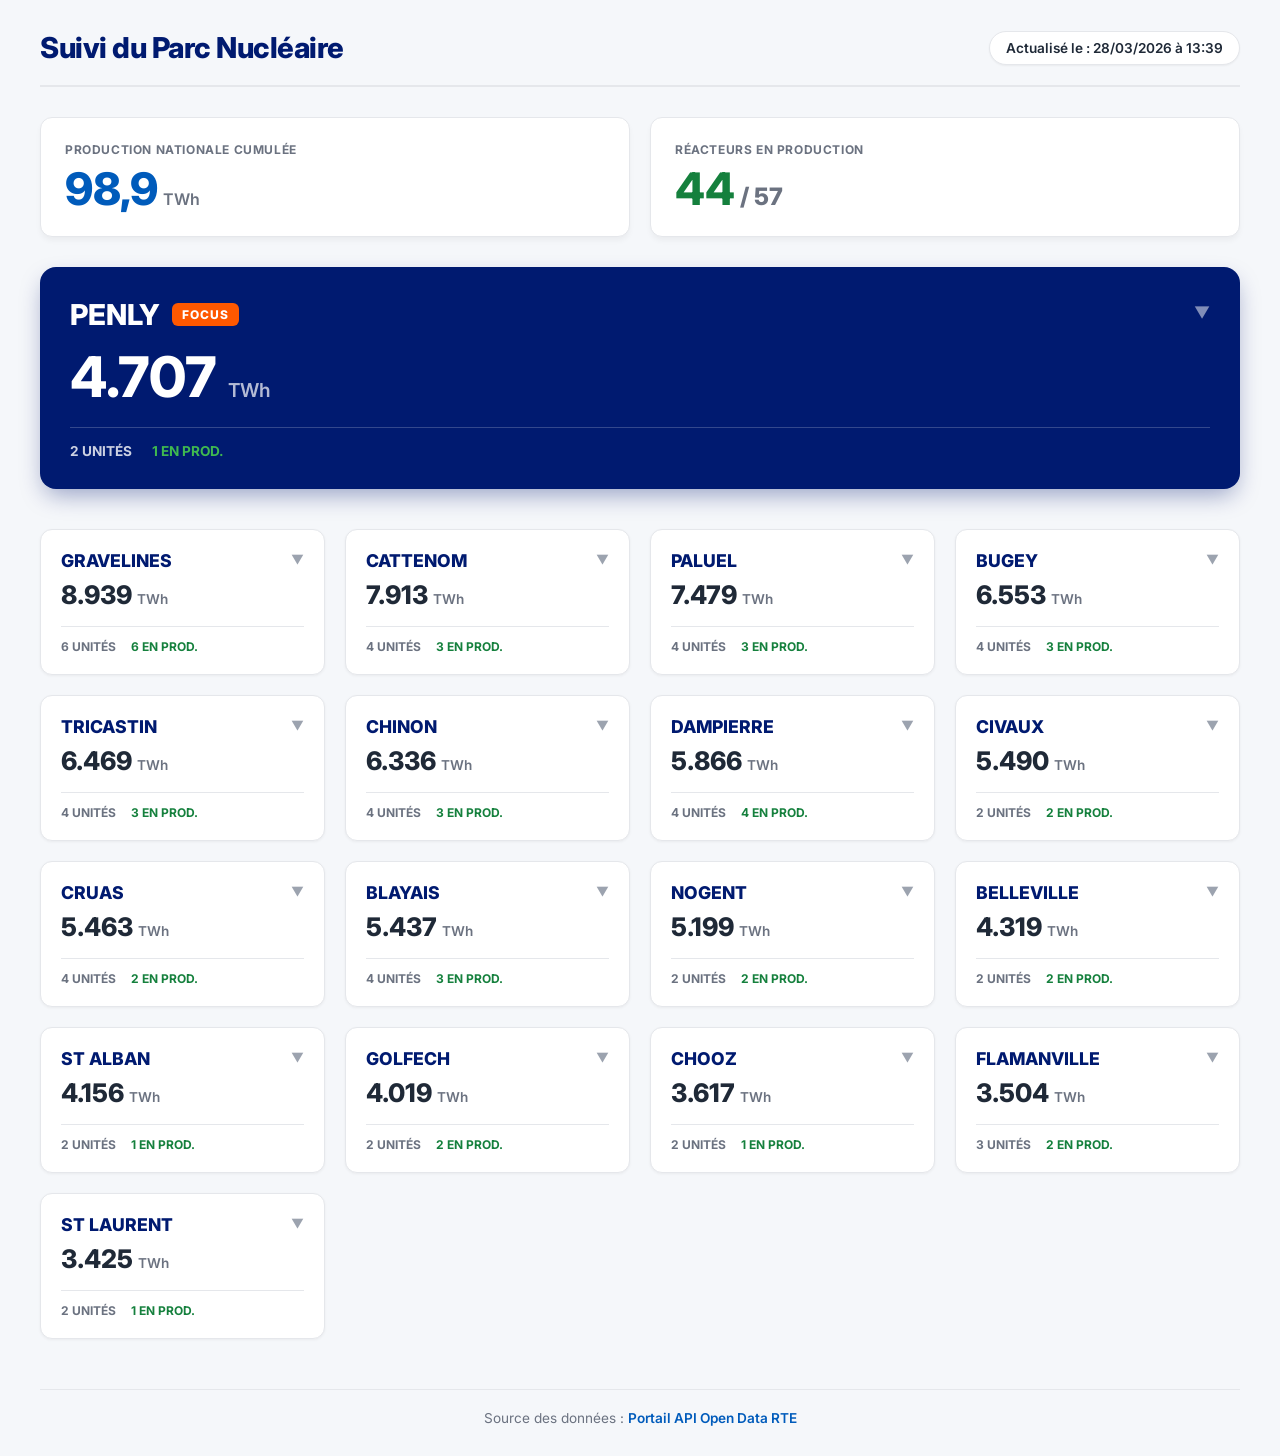
==== index.html @ 5aa215d5 "correction html" ====
<!DOCTYPE html>
<html lang="fr">
<head>
    <meta charset="UTF-8">
    <meta name="viewport" content="width=device-width, initial-scale=1.0">
    <title>Dashboard Nucléaire - Focus Penly</title>
    <link href="https://fonts.googleapis.com/css2?family=Inter:wght@400;500;600;700;800&display=swap" rel="stylesheet">
    <link rel="stylesheet" href="style.css">
</head>
<body>

    <div class="container">
        <div class="header">
            <h2>Suivi du Parc Nucléaire</h2>
            <div class="date-maj" id="date-maj">Connexion au serveur...</div>
        </div>

        <div class="kpi-row">
            <div class="kpi-card">
                <h3>Production Nationale Cumulée</h3>
                <div class="kpi-value" id="total-france">--<span class="kpi-unit">TWh</span></div>
            </div>
            <div class="kpi-card">
                <h3>Réacteurs en Production</h3>
                <div class="kpi-value"><span class="statut-marche" id="reacteurs-on">--</span><span class="statut-total"> / <span id="reacteurs-total">--</span></span></div>
            </div>
        </div>

        <div class="highlight-section">
            <div id="penly-container">
                </div>
        </div>

        <div class="grid-centrales" id="grid-centrales">
            <div style="grid-column: 1/-1; text-align: center; color: var(--text-light); padding: 50px; font-weight: 500;">
                Chargement des données depuis le fichier JSON...
            </div>
        </div>

        <div class="footer">
            Source des données : <a href="https://data.rte-france.com/" target="_blank" rel="noopener noreferrer">Portail API Open Data RTE</a>
        </div>
    </div>

    <script src="app.js" defer></script>
</body>
</html>
---- style.css ----
:root {
    /* CHARTE EDF */
    --edf-blue: #001A70;
    --edf-mid-blue: #005BBB;
    --edf-light-blue: #297FD5;
    --edf-orange: #FE5800;
    
    /* COULEURS SEMANTIQUES */
    --safety-red: #DC2626;
    --env-green: #15803d;
    
    --bg-body: #F5F7FA;
    --text-main: #1F2937;
    --text-light: #6B7280;
    --border: #E5E7EB;
}

/* Styles de base */
body { font-family: 'Inter', sans-serif; background-color: var(--bg-body); color: var(--text-main); padding: 30px 20px; margin: 0; }
.container { max-width: 1200px; margin: 0 auto; }

/* En-tête */
.header { display: flex; justify-content: space-between; align-items: center; border-bottom: 2px solid var(--border); padding-bottom: 20px; margin-bottom: 30px; }
h2 { margin: 0; color: var(--edf-blue); font-size: 1.8rem; font-weight: 800; letter-spacing: -0.5px; }
.date-maj { font-size: 0.85rem; color: var(--text-main); background: #fff; padding: 8px 16px; border-radius: 99px; border: 1px solid var(--border); font-weight: 600; box-shadow: 0 1px 2px rgba(0,0,0,0.05); }

/* Zone KPI */
.kpi-row { display: flex; gap: 20px; margin-bottom: 30px; }
.kpi-card { flex: 1; background: #fff; padding: 24px; border-radius: 12px; border: 1px solid var(--border); box-shadow: 0 4px 6px -1px rgba(0,0,0,0.05); }
.kpi-card h3 { margin: 0 0 10px 0; font-size: 0.75rem; color: var(--text-light); font-weight: 700; text-transform: uppercase; letter-spacing: 0.05em; }
.kpi-value { font-size: 2.8rem; font-weight: 800; color: var(--edf-mid-blue); line-height: 1; }
.kpi-unit { font-size: 1rem; color: var(--text-light); font-weight: 600; margin-left: 5px;}
.statut-marche { color: var(--env-green); }
.statut-total { color: var(--text-light); font-size: 1.5rem; }

/* FOCUS PENLY */
.highlight-section { margin-bottom: 40px; }
.penly-card { background: var(--edf-blue); color: #fff; border-radius: 16px; box-shadow: 0 10px 25px -5px rgba(0, 26, 112, 0.4); cursor: pointer; transition: all 0.3s ease; position: relative; overflow: hidden; }
.penly-card:hover { transform: translateY(-4px); box-shadow: 0 15px 30px -5px rgba(0, 26, 112, 0.5); }
.penly-header { padding: 30px; display: flex; flex-direction: column; gap: 12px; }
.penly-nom-row { display: flex; justify-content: space-between; align-items: center; }
.penly-nom { font-size: 1.8rem; font-weight: 800; margin: 0; display: flex; align-items: center; gap: 12px; }
.penly-badge { background: var(--edf-orange); color: #fff; font-size: 0.75rem; padding: 4px 10px; border-radius: 6px; text-transform: uppercase; letter-spacing: 1px; font-weight: 800;}
.penly-prod { font-size: 3.5rem; font-weight: 800; line-height: 1; margin-top: 5px;}
.penly-prod-unite { font-size: 1.2rem; color: rgba(255,255,255,0.7); font-weight: 600; }
.penly-stats-row { font-size: 0.85rem; color: rgba(255,255,255,0.8); display: flex; gap: 20px; border-top: 1px solid rgba(255,255,255,0.2); padding-top: 15px; margin-top: 10px; font-weight: 700; text-transform: uppercase; }
.penly-arrow { position: absolute; top: 35px; right: 30px; color: rgba(255,255,255,0.5); transition: transform 0.3s; font-size: 1rem; }
.penly-card.active .penly-arrow { transform: rotate(180deg); color: #fff; }
.penly-details { max-height: 0; overflow: hidden; transition: max-height 0.4s ease-out; background-color: rgba(0,0,0,0.2); }
.penly-card.active .penly-details { max-height: 600px; padding: 10px 30px 20px 30px; }
.penly-unite-line { display: flex; justify-content: space-between; align-items: center; padding: 15px 0; border-bottom: 1px solid rgba(255,255,255,0.1); font-size: 1rem; }
.penly-unite-line:last-child { border-bottom: none; }
.penly-unite-nom { font-weight: 700; }
.penly-unite-prod { font-family: monospace; font-weight: 600; font-size: 1.2rem; color: #fff;}

/* RESTE DU PARC */
.grid-centrales { display: grid; grid-template-columns: repeat(auto-fill, minmax(280px, 1fr)); gap: 20px; }
.centrale-card { background: #fff; border: 1px solid var(--border); border-radius: 12px; overflow: hidden; transition: all 0.2s; cursor: pointer; position: relative; box-shadow: 0 1px 3px rgba(0,0,0,0.05); }
.centrale-card:hover { border-color: var(--edf-light-blue); transform: translateY(-3px); box-shadow: 0 10px 15px -3px rgba(0,0,0,0.1); }
.centrale-header { padding: 20px; display: flex; flex-direction: column; gap: 8px; }
.centrale-nom-row { display: flex; justify-content: space-between; align-items: center; }
.centrale-nom { font-size: 1.1rem; font-weight: 800; color: var(--edf-blue); margin: 0; }
.centrale-prod { font-size: 1.6rem; font-weight: 800; color: var(--text-main); }
.centrale-prod-unite { font-size: 0.85rem; color: var(--text-light); font-weight: 600; }
.centrale-stats-row { font-size: 0.75rem; color: var(--text-light); display: flex; gap: 15px; border-top: 1px solid var(--border); padding-top: 12px; margin-top: 8px; font-weight: 700; text-transform: uppercase; }
.icon-arrow { position: absolute; top: 22px; right: 20px; color: #9CA3AF; transition: transform 0.3s; font-size: 0.8rem; }
.centrale-card:hover .icon-arrow { color: var(--edf-mid-blue); }
.centrale-card.active .icon-arrow { transform: rotate(180deg); color: var(--edf-orange); }
.unites-details { max-height: 0; overflow: hidden; transition: max-height 0.3s ease-out; background-color: #F9FAFB; }
.centrale-card.active .unites-details { max-height: 600px; border-top: 1px solid var(--border); padding: 10px 20px; }
.unite-line { display: flex; justify-content: space-between; align-items: center; padding: 12px 0; border-bottom: 1px solid var(--border); font-size: 0.85rem; }
.unite-line:last-child { border-bottom: none; }
.unite-nom-grp { display: flex; align-items: center; gap: 10px; }
.unite-nom { color: var(--text-main); font-weight: 700; }
.unite-prod { color: var(--edf-mid-blue); font-family: monospace; font-weight: 600; font-size: 0.95rem;}

/* Pastilles */
.status-dot { height: 10px; width: 10px; border-radius: 50%; display: inline-block; }
.status-on { background-color: var(--env-green); box-shadow: 0 0 0 2px rgba(21, 128, 61, 0.2); } 
.status-off { background-color: #D1D5DB; } 
.status-on-penly { background-color: #3fb950; box-shadow: 0 0 0 2px rgba(63, 185, 80, 0.3); } 
.status-off-penly { background-color: rgba(255,255,255,0.3); } 

/* FOOTER SOURCE */
.footer { margin-top: 50px; padding-top: 20px; border-top: 1px solid var(--border); text-align: center; font-size: 0.85rem; color: var(--text-light); }
.footer a { color: var(--edf-mid-blue); text-decoration: none; font-weight: 600; transition: color 0.2s; }
.footer a:hover { color: var(--edf-orange); text-decoration: underline; }
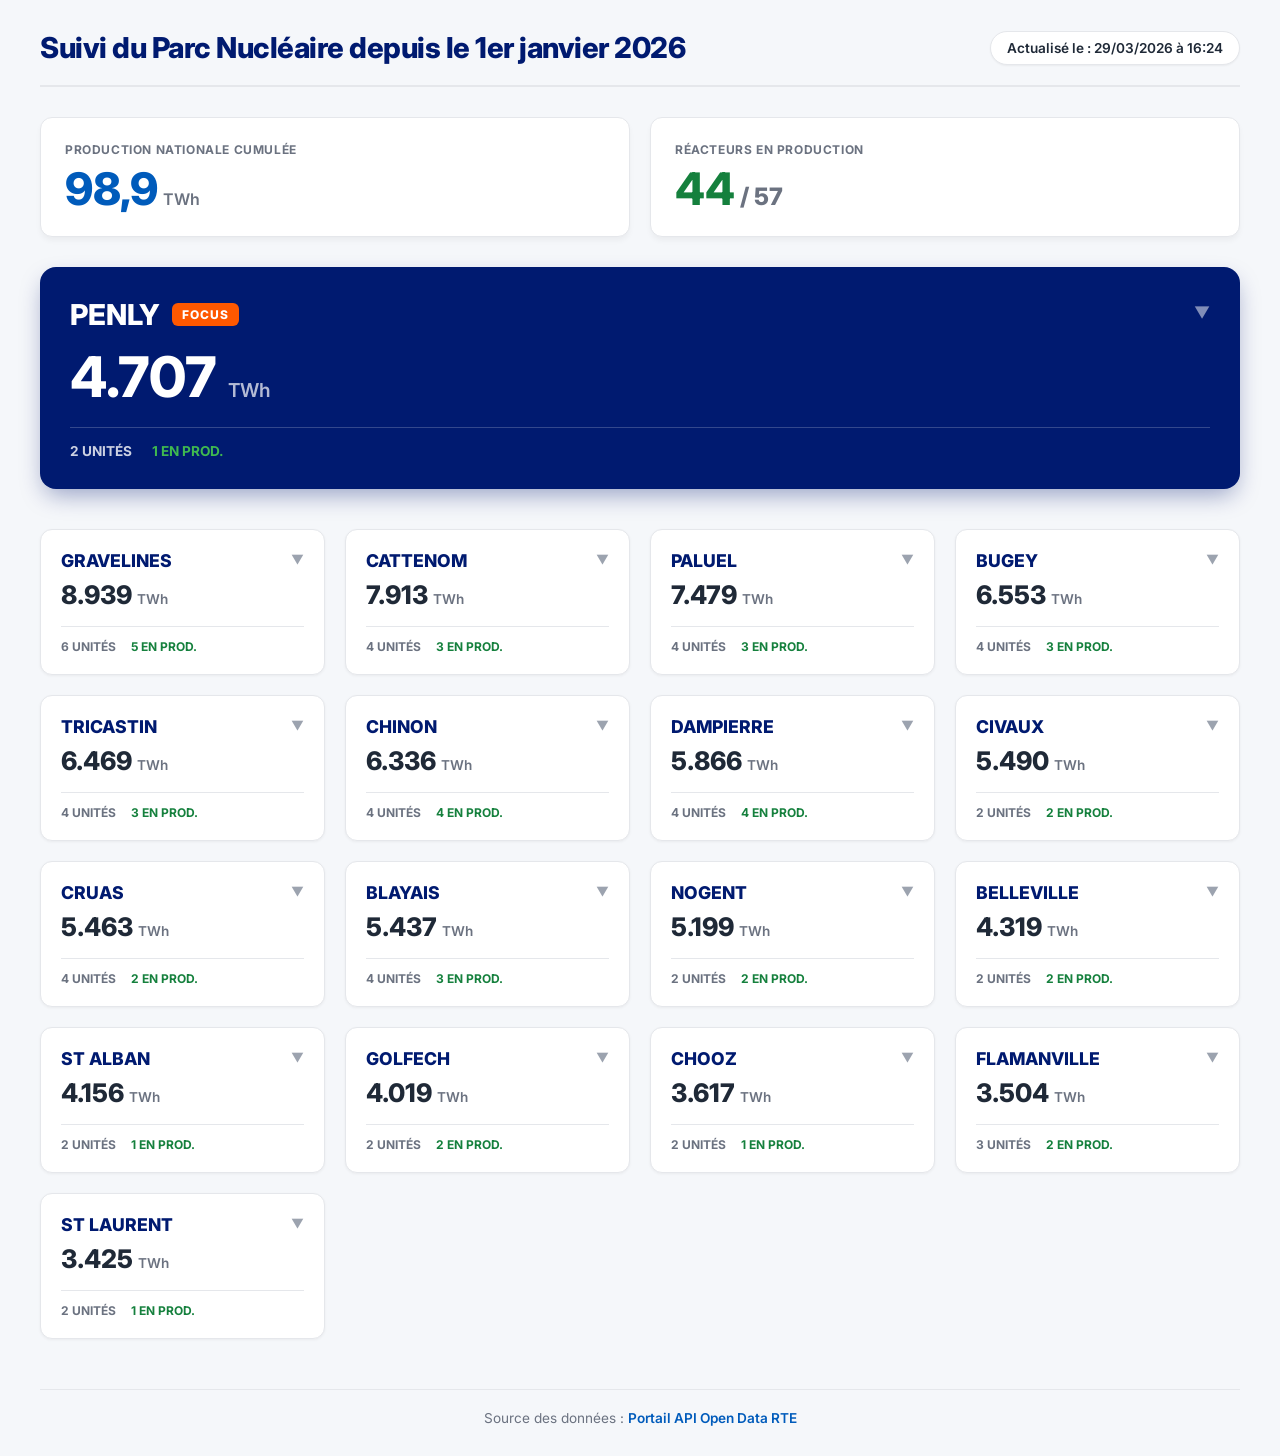
==== commit 291c5753: "Update index.html" ====
--- a/index.html
+++ b/index.html
@@ -3,7 +3,7 @@
 <head>
     <meta charset="UTF-8">
     <meta name="viewport" content="width=device-width, initial-scale=1.0">
-    <title>Dashboard Nucléaire - Focus Penly</title>
+    <title>Suivi annuel de la production nucléaire française par unités</title>
     <link href="https://fonts.googleapis.com/css2?family=Inter:wght@400;500;600;700;800&display=swap" rel="stylesheet">
     <link rel="stylesheet" href="style.css">
 </head>
@@ -11,7 +11,7 @@
 
     <div class="container">
         <div class="header">
-            <h2>Suivi du Parc Nucléaire</h2>
+            <h2>Suivi du Parc Nucléaire depuis le 1er janvier 2026</h2>
             <div class="date-maj" id="date-maj">Connexion au serveur...</div>
         </div>
 
@@ -44,4 +44,4 @@
 
     <script src="app.js" defer></script>
 </body>
-</html>+</html>
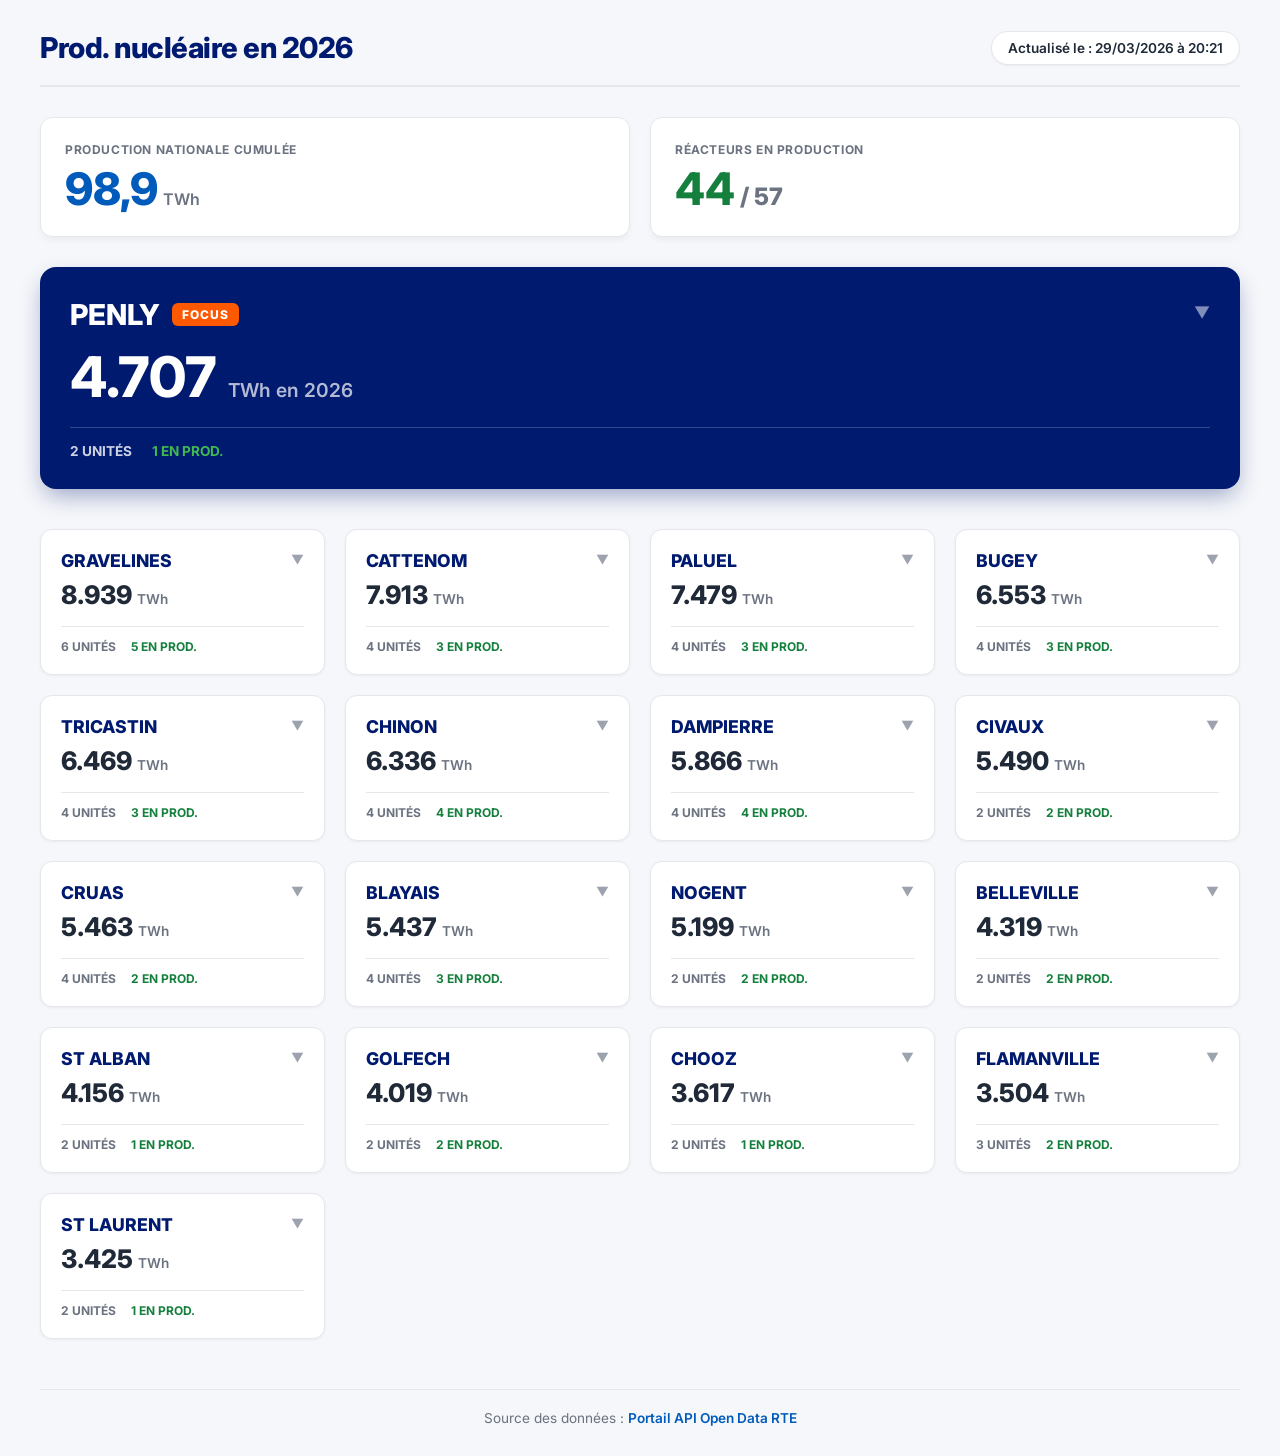
==== commit cf444caf: "clarification nom" ====
--- a/index.html
+++ b/index.html
@@ -11,7 +11,7 @@
 
     <div class="container">
         <div class="header">
-            <h2>Suivi du Parc Nucléaire depuis le 1er janvier 2026</h2>
+            <h2>Prod. nucléaire en 2026</h2>
             <div class="date-maj" id="date-maj">Connexion au serveur...</div>
         </div>
 
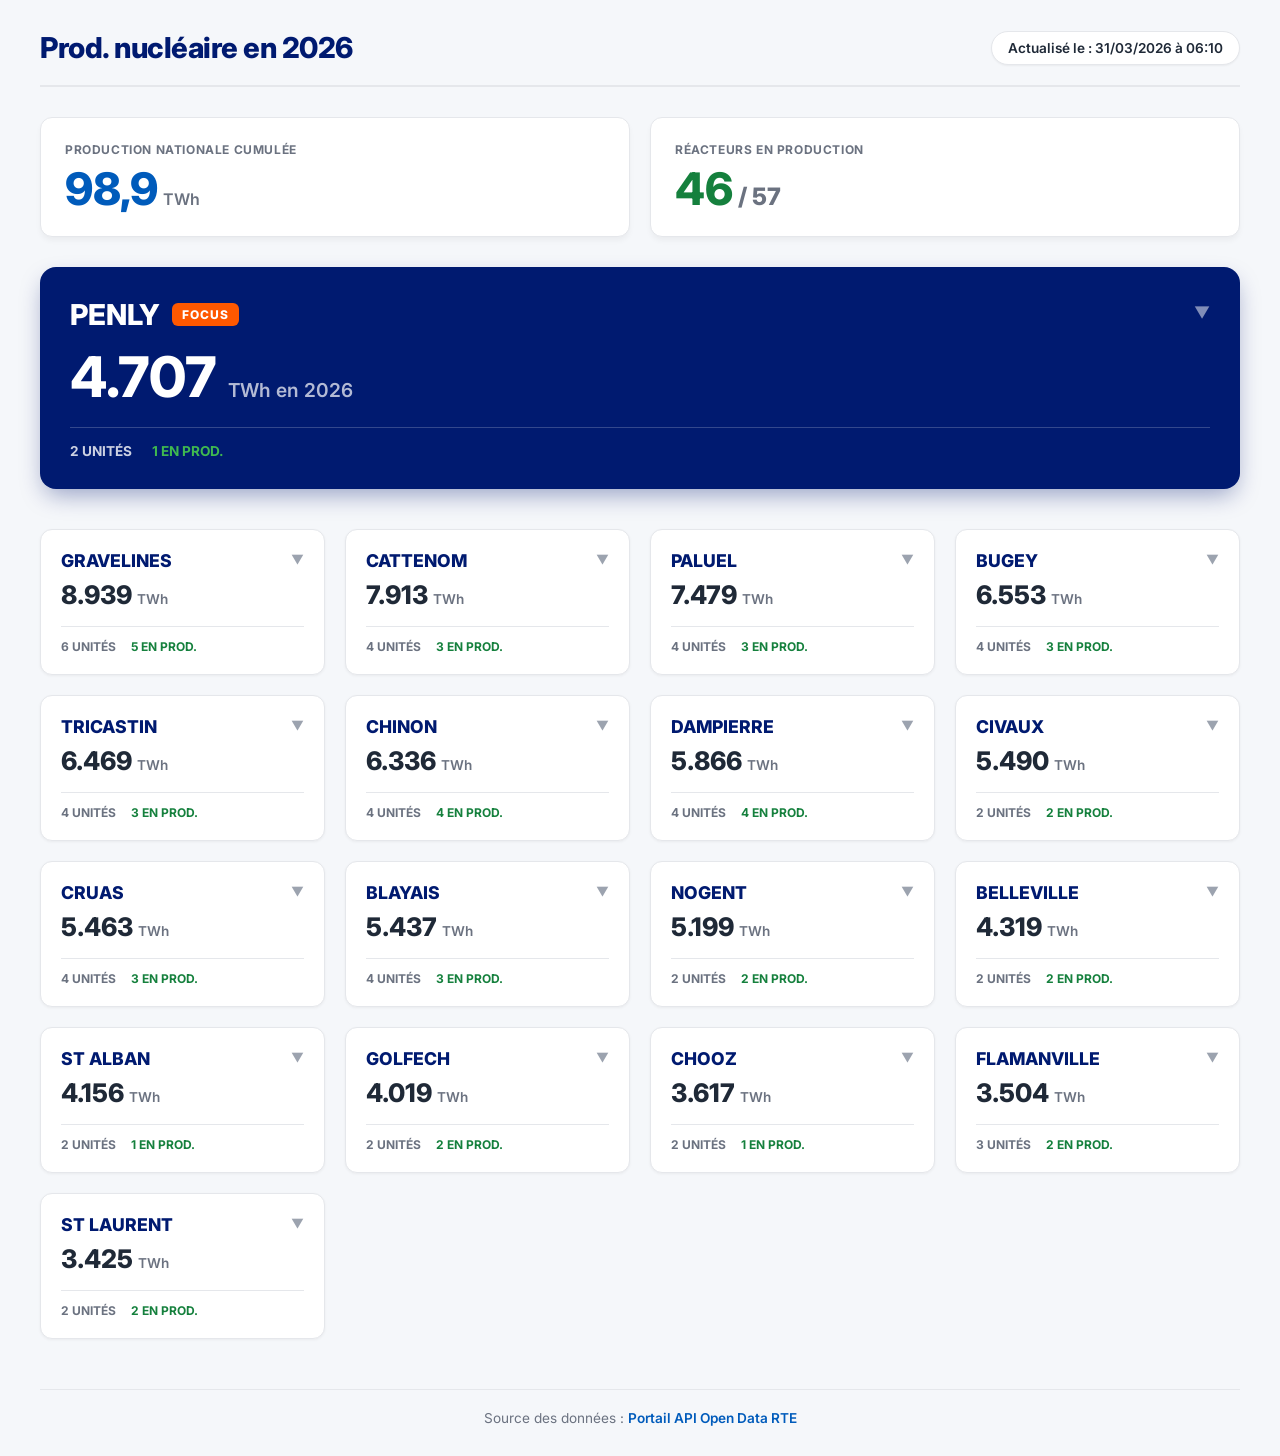
==== commit 2d40ca12: "Update index.html" ====
--- a/index.html
+++ b/index.html
@@ -6,6 +6,7 @@
     <title>Suivi annuel de la production nucléaire française par unités</title>
     <link href="https://fonts.googleapis.com/css2?family=Inter:wght@400;500;600;700;800&display=swap" rel="stylesheet">
     <link rel="stylesheet" href="style.css">
+    <link rel="icon" href="/favicon.ico">
 </head>
 <body>
 
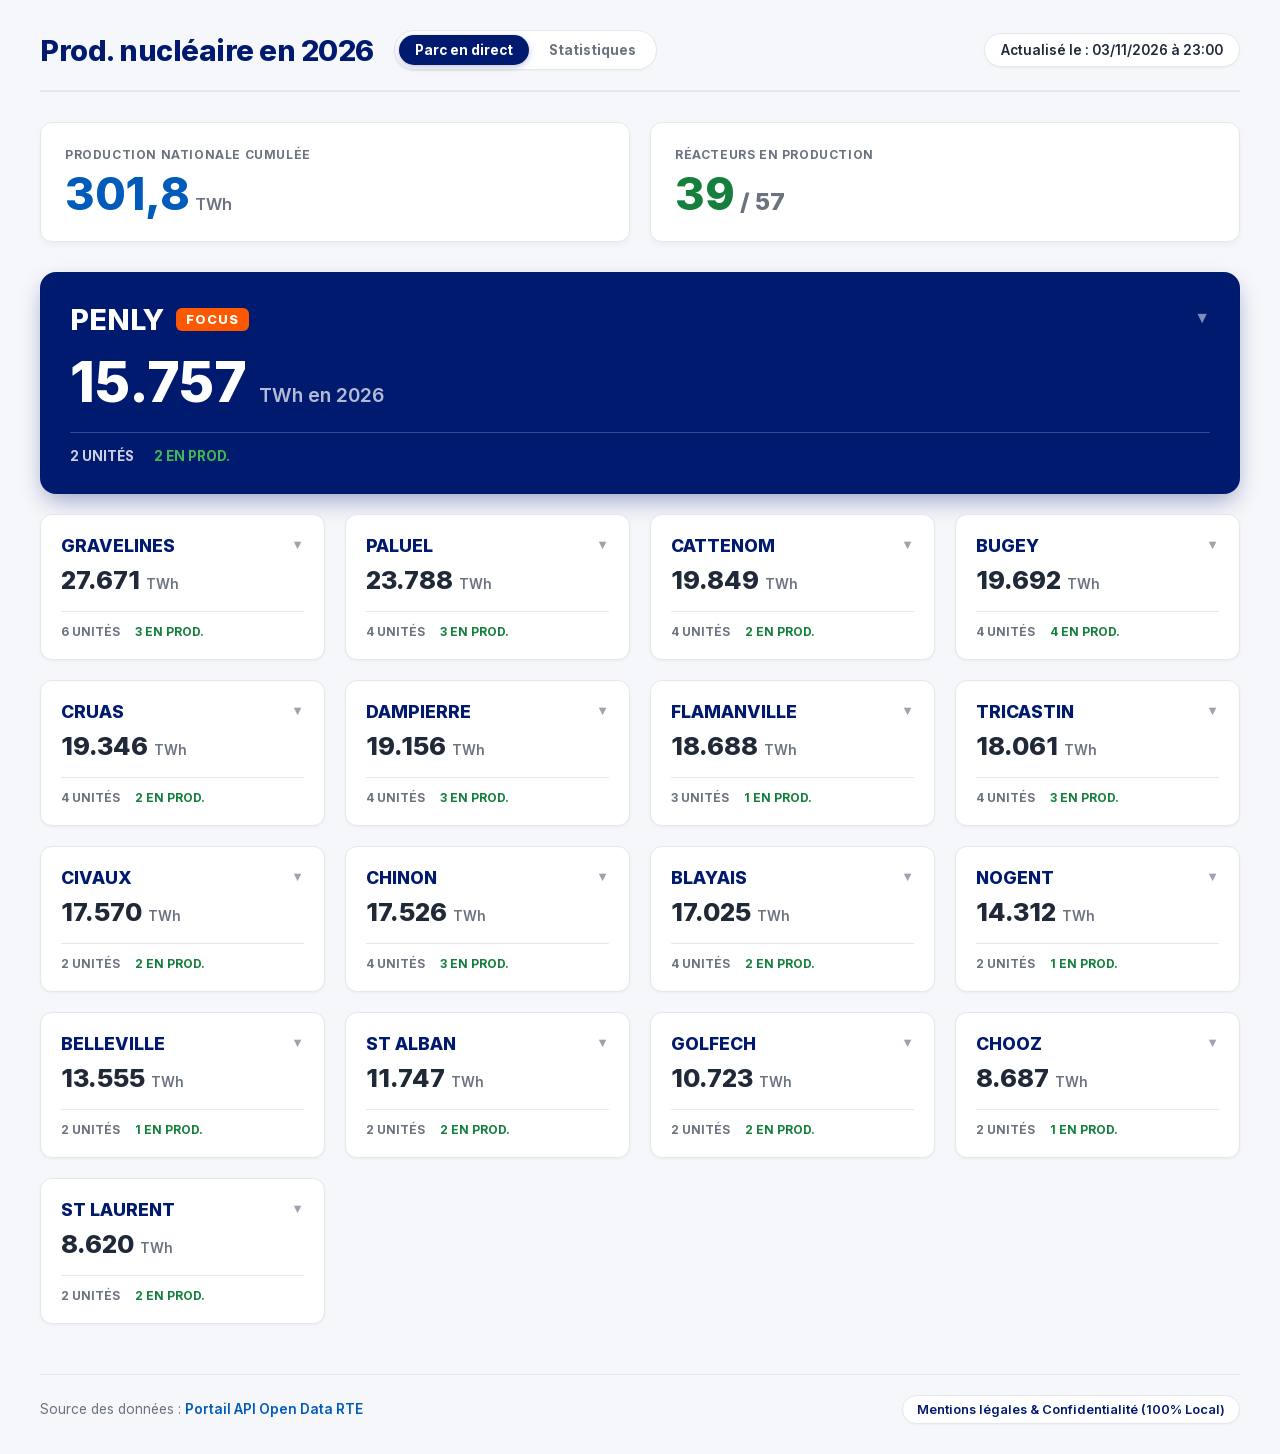
==== commit 8c4e3df1: "✨ Ajout page Statistiques (intercomparaison multi-années, 12 mois), conformité RGPD 100% locale et s" ====
--- a/index.html
+++ b/index.html
@@ -4,7 +4,7 @@
     <meta charset="UTF-8">
     <meta name="viewport" content="width=device-width, initial-scale=1.0">
     <title>Suivi annuel de la production nucléaire française par unités</title>
-    <link href="https://fonts.googleapis.com/css2?family=Inter:wght@400;500;600;700;800&display=swap" rel="stylesheet">
+    <link rel="preload" href="fonts/inter-v20-latin.woff2" as="font" type="font/woff2" crossorigin>
     <link rel="stylesheet" href="style.css">
     <link rel="icon" href="/favicon.ico">
 </head>
@@ -12,7 +12,13 @@
 
     <div class="container">
         <div class="header">
-            <h2>Prod. nucléaire en 2026</h2>
+            <div class="header-left">
+                <h2 id="titre-annee">Prod. nucléaire</h2>
+                <nav class="main-nav" aria-label="Navigation principale">
+                    <a href="index.html" class="nav-link active" aria-current="page">Parc en direct</a>
+                    <a href="statistiques.html" class="nav-link">Statistiques</a>
+                </nav>
+            </div>
             <div class="date-maj" id="date-maj">Connexion au serveur...</div>
         </div>
 
@@ -39,9 +45,70 @@
         </div>
 
         <div class="footer">
-            Source des données : <a href="https://data.rte-france.com/" target="_blank" rel="noopener noreferrer">Portail API Open Data RTE</a>
+            <div>Source des données : <a href="https://data.rte-france.com/" target="_blank" rel="noopener noreferrer">Portail API Open Data RTE</a></div>
+            <button type="button" class="legal-trigger-btn" id="open-legal-modal" commandfor="legal-modal" command="show-modal">
+                Mentions légales &amp; Confidentialité (100% Local)
+            </button>
         </div>
     </div>
+
+    <dialog id="legal-modal" class="legal-modal" closedby="any" aria-labelledby="legal-modal-title">
+        <div class="legal-modal-container">
+            <div class="legal-modal-header">
+                <div class="legal-modal-title-grp">
+                    <span class="penly-badge">100% Local</span>
+                    <h3 id="legal-modal-title">Mentions légales &amp; Confidentialité</h3>
+                </div>
+                <form method="dialog">
+                    <button type="submit" class="legal-modal-close-icon" aria-label="Fermer la fenêtre" autofocus>✕</button>
+                </form>
+            </div>
+
+            <div class="legal-modal-body">
+                <section class="legal-section">
+                    <h4>1. Éditeur du site</h4>
+                    <p>
+                        Conformément à l'article 6-III-2 de la loi n° 2004-575 du 21 juin 2004 (LCEN), l'éditeur de ce site, agissant à titre non professionnel, a choisi de conserver l'anonymat.
+                        Contact : <a href="mailto:contact@thmarchand.fr">contact@thmarchand.fr</a>
+                    </p>
+                </section>
+
+                <section class="legal-section">
+                    <h4>2. Hébergement</h4>
+                    <p>
+                        Ce site est hébergé par GitHub Inc., 88 Colin P. Kelly Jr. Street, San Francisco, CA 94107, États-Unis (service GitHub Pages).
+                    </p>
+                </section>
+
+                <section class="legal-section">
+                    <h4>3. Fonctionnement &amp; Origine des données (100 % Local)</h4>
+                    <p>
+                        Ce tableau de bord fonctionne exclusivement en local dans votre navigateur, sans émettre aucune requête réseau vers des services tiers (aucun CDN externe, aucune police distante). Les données publiques de production nucléaire (issues du portail Open Data RTE) sont agrégées en amont et consultées uniquement via le fichier statique local <code>data_nucleaire_france.json</code> hébergé directement avec le site.
+                    </p>
+                </section>
+
+                <section class="legal-section">
+                    <h4>4. Données personnelles et journaux serveur (RGPD)</h4>
+                    <p>
+                        L'éditeur du site ne collecte, ne stocke et n'analyse aucune donnée personnelle, et n'utilise aucun outil de mesure d'audience ni ressource tierce externe. Toutefois, à des fins de sécurité et de prévention des abus (défense contre les attaques DDoS), l'hébergeur GitHub Pages enregistre temporairement l'adresse IP des visiteurs dans ses journaux techniques (logs) sur la base de l'intérêt légitime (Art. 6.1.f du RGPD). Plus d'informations sur la <a href="https://docs.github.com/fr/site-policy/privacy-policies/github-general-privacy-statement" target="_blank" rel="noopener noreferrer">Déclaration de confidentialité de GitHub</a>.
+                    </p>
+                </section>
+
+                <section class="legal-section">
+                    <h4>5. Stockage local (Cookies / LocalStorage)</h4>
+                    <p>
+                        Ce site n'utilise aucun cookie (ni technique, ni publicitaire, ni de mesure d'audience) et n'enregistre aucune donnée dans l'espace de stockage local de votre navigateur (<code>localStorage</code>, <code>sessionStorage</code> ou <code>IndexedDB</code>). Aucun bandeau de consentement n'est donc requis conformément aux directives de la CNIL.
+                    </p>
+                </section>
+            </div>
+
+            <div class="legal-modal-footer">
+                <form method="dialog">
+                    <button type="submit" class="legal-modal-btn-primary">Fermer</button>
+                </form>
+            </div>
+        </div>
+    </dialog>
 
     <script src="app.js" defer></script>
 </body>
--- a/style.css
+++ b/style.css
@@ -1,3 +1,22 @@
+/* POLICES LOCALES (Inter - 100% Local, zéro requête externe) */
+@font-face {
+    font-family: 'Inter';
+    font-style: normal;
+    font-weight: 400 800;
+    font-display: swap;
+    src: url('fonts/inter-v20-latin-ext.woff2') format('woff2');
+    unicode-range: U+0100-02BA, U+02BD-02C5, U+02C7-02CC, U+02CE-02D7, U+02DD-02FF, U+0304, U+0308, U+0329, U+1D00-1DBF, U+1E00-1E9F, U+1EF2-1EFF, U+2020, U+20A0-20AB, U+20AD-20C4, U+2113, U+2C60-2C7F, U+A720-A7FF;
+}
+
+@font-face {
+    font-family: 'Inter';
+    font-style: normal;
+    font-weight: 400 800;
+    font-display: swap;
+    src: url('fonts/inter-v20-latin.woff2') format('woff2');
+    unicode-range: U+0000-00FF, U+0131, U+0152-0153, U+02BB-02BC, U+02C6, U+02DA, U+02DC, U+0304, U+0308, U+0329, U+2000-206F, U+20AC, U+2122, U+2191, U+2193, U+2212, U+2215, U+FEFF, U+FFFD;
+}
+
 :root {
     /* CHARTE EDF */
     --edf-blue: #001A70;
@@ -19,9 +38,15 @@
 body { font-family: 'Inter', sans-serif; background-color: var(--bg-body); color: var(--text-main); padding: 30px 20px; margin: 0; }
 .container { max-width: 1200px; margin: 0 auto; }
 
-/* En-tête */
-.header { display: flex; justify-content: space-between; align-items: center; border-bottom: 2px solid var(--border); padding-bottom: 20px; margin-bottom: 30px; }
+/* En-tête & Navigation */
+.header { display: flex; justify-content: space-between; align-items: center; flex-wrap: wrap; gap: 16px; border-bottom: 2px solid var(--border); padding-bottom: 20px; margin-bottom: 30px; }
+.header-left { display: flex; align-items: center; flex-wrap: wrap; gap: 20px; }
 h2 { margin: 0; color: var(--edf-blue); font-size: 1.8rem; font-weight: 800; letter-spacing: -0.5px; }
+.main-nav { display: inline-flex; background: #fff; padding: 4px; border-radius: 99px; border: 1px solid var(--border); box-shadow: 0 1px 2px rgba(0,0,0,0.04); gap: 4px; }
+.nav-link { padding: 7px 16px; border-radius: 99px; font-size: 0.85rem; font-weight: 700; color: var(--text-light); text-decoration: none; transition: all 0.2s ease; }
+.nav-link:hover { color: var(--edf-blue); }
+.nav-link.active { background: var(--edf-blue); color: #fff; box-shadow: 0 2px 6px rgba(0, 26, 112, 0.25); }
+.nav-link:focus-visible { outline: 2px solid var(--edf-light-blue); outline-offset: 2px; }
 .date-maj { font-size: 0.85rem; color: var(--text-main); background: #fff; padding: 8px 16px; border-radius: 99px; border: 1px solid var(--border); font-weight: 600; box-shadow: 0 1px 2px rgba(0,0,0,0.05); }
 
 /* Zone KPI */
@@ -33,21 +58,46 @@
 .statut-marche { color: var(--env-green); }
 .statut-total { color: var(--text-light); font-size: 1.5rem; }
 
-/* FOCUS PENLY */
-.highlight-section { margin-bottom: 40px; }
+/* FOCUS CENTRAL */
+.highlight-section { margin-bottom: 20px; }
+.section-title { font-size: 1rem; color: var(--text-light); font-weight: 800; text-transform: uppercase; letter-spacing: 0.05em; margin: 0;}
+
+/* NOUVEAU : Le menu de sélection du Focus */
+.focus-header { display: flex; justify-content: space-between; align-items: center; margin-bottom: 15px; }
+.focus-select { 
+    padding: 8px 16px; 
+    border: 1px solid var(--border); 
+    border-radius: 8px; 
+    font-family: inherit; 
+    font-size: 0.9rem; 
+    font-weight: 700; 
+    color: var(--edf-blue); 
+    background-color: #fff; 
+    cursor: pointer; 
+    outline: none; 
+    box-shadow: 0 2px 4px rgba(0,0,0,0.05);
+}
+.focus-select:focus { border-color: var(--edf-light-blue); box-shadow: 0 0 0 3px rgba(41, 127, 213, 0.1); }
+
 .penly-card { background: var(--edf-blue); color: #fff; border-radius: 16px; box-shadow: 0 10px 25px -5px rgba(0, 26, 112, 0.4); cursor: pointer; transition: all 0.3s ease; position: relative; overflow: hidden; }
 .penly-card:hover { transform: translateY(-4px); box-shadow: 0 15px 30px -5px rgba(0, 26, 112, 0.5); }
 .penly-header { padding: 30px; display: flex; flex-direction: column; gap: 12px; }
 .penly-nom-row { display: flex; justify-content: space-between; align-items: center; }
 .penly-nom { font-size: 1.8rem; font-weight: 800; margin: 0; display: flex; align-items: center; gap: 12px; }
-.penly-badge { background: var(--edf-orange); color: #fff; font-size: 0.75rem; padding: 4px 10px; border-radius: 6px; text-transform: uppercase; letter-spacing: 1px; font-weight: 800;}
+
+/* Le badge orange est prêt à se placer avant le nom */
+.penly-badge { background: var(--edf-orange); color: #fff; font-size: 0.8rem; padding: 4px 10px; border-radius: 6px; text-transform: uppercase; letter-spacing: 1px; font-weight: 800;}
+
 .penly-prod { font-size: 3.5rem; font-weight: 800; line-height: 1; margin-top: 5px;}
 .penly-prod-unite { font-size: 1.2rem; color: rgba(255,255,255,0.7); font-weight: 600; }
 .penly-stats-row { font-size: 0.85rem; color: rgba(255,255,255,0.8); display: flex; gap: 20px; border-top: 1px solid rgba(255,255,255,0.2); padding-top: 15px; margin-top: 10px; font-weight: 700; text-transform: uppercase; }
 .penly-arrow { position: absolute; top: 35px; right: 30px; color: rgba(255,255,255,0.5); transition: transform 0.3s; font-size: 1rem; }
 .penly-card.active .penly-arrow { transform: rotate(180deg); color: #fff; }
-.penly-details { max-height: 0; overflow: hidden; transition: max-height 0.4s ease-out; background-color: rgba(0,0,0,0.2); }
+
+/* CORRECTION DU SAUT DE TEXTE (Focus) : On laisse padding: 0 30px permanent ! */
+.penly-details { max-height: 0; overflow: hidden; transition: max-height 0.3s ease-out, padding 0.3s ease-out; background-color: rgba(0,0,0,0.2); padding: 0 30px; }
 .penly-card.active .penly-details { max-height: 600px; padding: 10px 30px 20px 30px; }
+
 .penly-unite-line { display: flex; justify-content: space-between; align-items: center; padding: 15px 0; border-bottom: 1px solid rgba(255,255,255,0.1); font-size: 1rem; }
 .penly-unite-line:last-child { border-bottom: none; }
 .penly-unite-nom { font-weight: 700; }
@@ -66,8 +116,11 @@
 .icon-arrow { position: absolute; top: 22px; right: 20px; color: #9CA3AF; transition: transform 0.3s; font-size: 0.8rem; }
 .centrale-card:hover .icon-arrow { color: var(--edf-mid-blue); }
 .centrale-card.active .icon-arrow { transform: rotate(180deg); color: var(--edf-orange); }
-.unites-details { max-height: 0; overflow: hidden; transition: max-height 0.3s ease-out; background-color: #F9FAFB; }
+
+/* CORRECTION DU SAUT DE TEXTE (Normal) : On laisse padding: 0 20px permanent ! */
+.unites-details { max-height: 0; overflow: hidden; transition: max-height 0.3s ease-out, padding 0.3s ease-out; background-color: #F9FAFB; padding: 0 20px; }
 .centrale-card.active .unites-details { max-height: 600px; border-top: 1px solid var(--border); padding: 10px 20px; }
+
 .unite-line { display: flex; justify-content: space-between; align-items: center; padding: 12px 0; border-bottom: 1px solid var(--border); font-size: 0.85rem; }
 .unite-line:last-child { border-bottom: none; }
 .unite-nom-grp { display: flex; align-items: center; gap: 10px; }
@@ -81,7 +134,735 @@
 .status-on-penly { background-color: #3fb950; box-shadow: 0 0 0 2px rgba(63, 185, 80, 0.3); } 
 .status-off-penly { background-color: rgba(255,255,255,0.3); } 
 
-/* FOOTER SOURCE */
-.footer { margin-top: 50px; padding-top: 20px; border-top: 1px solid var(--border); text-align: center; font-size: 0.85rem; color: var(--text-light); }
+/* FOOTER SOURCE & MENTIONS LÉGALES */
+.footer {
+    margin-top: 50px;
+    padding-top: 20px;
+    border-top: 1px solid var(--border);
+    display: flex;
+    flex-wrap: wrap;
+    justify-content: space-between;
+    align-items: center;
+    gap: 12px;
+    font-size: 0.85rem;
+    color: var(--text-light);
+}
 .footer a { color: var(--edf-mid-blue); text-decoration: none; font-weight: 600; transition: color 0.2s; }
-.footer a:hover { color: var(--edf-orange); text-decoration: underline; }+.footer a:hover { color: var(--edf-orange); text-decoration: underline; }
+
+.legal-trigger-btn {
+    background: #fff;
+    color: var(--edf-blue);
+    border: 1px solid var(--border);
+    border-radius: 99px;
+    padding: 6px 14px;
+    font-family: inherit;
+    font-size: 0.8rem;
+    font-weight: 600;
+    cursor: pointer;
+    transition: all 0.2s ease;
+    box-shadow: 0 1px 2px rgba(0,0,0,0.04);
+}
+.legal-trigger-btn:hover {
+    border-color: var(--edf-light-blue);
+    color: var(--edf-mid-blue);
+    box-shadow: 0 2px 5px rgba(0, 26, 112, 0.08);
+}
+.legal-trigger-btn:focus-visible {
+    outline: 2px solid var(--edf-light-blue);
+    outline-offset: 2px;
+}
+
+/* MODALE MENTIONS LÉGALES & CONFIDENTIALITÉ */
+dialog:modal {
+    overscroll-behavior: contain;
+}
+dialog::backdrop {
+    overflow: hidden;
+    overscroll-behavior: contain;
+    background-color: rgba(0, 26, 112, 0.45);
+    backdrop-filter: blur(3px);
+}
+
+.legal-modal {
+    padding: 0;
+    border: 1px solid var(--border);
+    border-radius: 16px;
+    max-width: 640px;
+    width: calc(100% - 32px);
+    max-height: 85vh;
+    background: #fff;
+    color: var(--text-main);
+    box-shadow: 0 20px 40px -10px rgba(0, 26, 112, 0.35);
+}
+
+.legal-modal-container {
+    display: flex;
+    flex-direction: column;
+    max-height: 85vh;
+}
+
+.legal-modal-header {
+    display: flex;
+    justify-content: space-between;
+    align-items: center;
+    gap: 12px;
+    padding: 20px 24px;
+    background: var(--edf-blue);
+    color: #fff;
+    border-top-left-radius: 15px;
+    border-top-right-radius: 15px;
+}
+
+.legal-modal-title-grp {
+    display: flex;
+    align-items: center;
+    gap: 10px;
+    flex-wrap: wrap;
+}
+
+.legal-modal-header h3 {
+    margin: 0;
+    font-size: 1.15rem;
+    font-weight: 800;
+    color: #fff;
+}
+
+.legal-modal-close-icon {
+    background: rgba(255, 255, 255, 0.12);
+    color: #fff;
+    border: 1px solid rgba(255, 255, 255, 0.2);
+    border-radius: 8px;
+    width: 34px;
+    height: 34px;
+    font-size: 1rem;
+    font-weight: 700;
+    cursor: pointer;
+    display: inline-flex;
+    align-items: center;
+    justify-content: center;
+    transition: background-color 0.2s ease;
+}
+.legal-modal-close-icon:hover {
+    background: var(--edf-orange);
+    border-color: var(--edf-orange);
+}
+.legal-modal-close-icon:focus-visible {
+    outline: 2px solid #fff;
+    outline-offset: 2px;
+}
+
+.legal-modal-body {
+    padding: 20px 24px;
+    overflow-y: auto;
+    display: flex;
+    flex-direction: column;
+    gap: 14px;
+}
+
+.legal-section {
+    background: var(--bg-body);
+    border: 1px solid var(--border);
+    border-radius: 10px;
+    padding: 14px 16px;
+}
+
+.legal-section h4 {
+    margin: 0 0 6px 0;
+    font-size: 0.9rem;
+    font-weight: 700;
+    color: var(--edf-blue);
+}
+
+.legal-section p {
+    margin: 0;
+    font-size: 0.85rem;
+    line-height: 1.55;
+    color: var(--text-main);
+}
+
+.legal-section a {
+    color: var(--edf-mid-blue);
+    font-weight: 600;
+    text-decoration: none;
+}
+.legal-section a:hover {
+    color: var(--edf-orange);
+    text-decoration: underline;
+}
+
+.legal-section code {
+    font-family: monospace;
+    background: #fff;
+    padding: 1px 5px;
+    border-radius: 4px;
+    border: 1px solid var(--border);
+    font-size: 0.8rem;
+}
+
+.legal-modal-footer {
+    padding: 14px 24px;
+    border-top: 1px solid var(--border);
+    background: #F9FAFB;
+    display: flex;
+    justify-content: flex-end;
+    border-bottom-left-radius: 15px;
+    border-bottom-right-radius: 15px;
+}
+
+.legal-modal-btn-primary {
+    background: var(--edf-blue);
+    color: #fff;
+    border: none;
+    border-radius: 8px;
+    padding: 8px 20px;
+    font-family: inherit;
+    font-size: 0.85rem;
+    font-weight: 700;
+    cursor: pointer;
+    transition: background-color 0.2s ease;
+}
+.legal-modal-btn-primary:hover {
+    background: var(--edf-mid-blue);
+}
+.legal-modal-btn-primary:focus-visible {
+    outline: 2px solid var(--edf-light-blue);
+    outline-offset: 2px;
+}
+
+@media (max-width: 600px) {
+    .footer {
+        flex-direction: column;
+        text-align: center;
+    }
+    .legal-modal-header,
+    .legal-modal-body,
+    .legal-modal-footer {
+        padding-left: 16px;
+        padding-right: 16px;
+    }
+}
+
+/* ==========================================================================
+   PAGE STATISTIQUES & COMPARAISON ANNUELLE (12 MOIS)
+   ========================================================================== */
+
+/* 1. Carte de filtrage par centrale (Checkboxes + Global) */
+.stats-filter-card {
+    background: #fff;
+    border: 1px solid var(--border);
+    border-radius: 12px;
+    padding: 22px 24px;
+    margin-bottom: 24px;
+    box-shadow: 0 4px 6px -1px rgba(0,0,0,0.05);
+}
+
+.stats-filter-header {
+    display: flex;
+    justify-content: space-between;
+    align-items: center;
+    flex-wrap: wrap;
+    gap: 12px;
+    margin-bottom: 10px;
+}
+
+.stats-filter-title-grp {
+    display: flex;
+    align-items: center;
+    flex-wrap: wrap;
+    gap: 12px;
+}
+
+.stats-filter-title-grp h3 {
+    margin: 0;
+    font-size: 0.9rem;
+    font-weight: 800;
+    color: var(--edf-blue);
+    text-transform: uppercase;
+    letter-spacing: 0.04em;
+}
+
+.perimetre-badge {
+    background: rgba(0, 91, 187, 0.1);
+    color: var(--edf-mid-blue);
+    font-size: 0.8rem;
+    font-weight: 700;
+    padding: 4px 12px;
+    border-radius: 99px;
+    border: 1px solid rgba(0, 91, 187, 0.2);
+}
+
+.btn-global-reset {
+    background: var(--bg-body);
+    color: var(--text-main);
+    border: 1px solid var(--border);
+    border-radius: 8px;
+    padding: 8px 14px;
+    font-family: inherit;
+    font-size: 0.82rem;
+    font-weight: 700;
+    cursor: pointer;
+    transition: all 0.2s ease;
+}
+.btn-global-reset:hover {
+    border-color: var(--edf-light-blue);
+    color: var(--edf-blue);
+}
+.btn-global-reset.is-active {
+    background: var(--edf-blue);
+    color: #fff;
+    border-color: var(--edf-blue);
+}
+.btn-global-reset:focus-visible {
+    outline: 2px solid var(--edf-light-blue);
+    outline-offset: 2px;
+}
+
+.stats-selectors-row {
+    display: flex;
+    flex-wrap: wrap;
+    align-items: flex-end;
+    gap: 16px;
+    margin-top: 14px;
+}
+
+.stats-select-group {
+    display: flex;
+    flex-direction: column;
+    gap: 6px;
+    flex: 1;
+    min-width: 170px;
+}
+
+.stats-select-grow {
+    flex: 2;
+    min-width: 270px;
+}
+
+.stats-select-label {
+    font-size: 0.78rem;
+    font-weight: 800;
+    color: var(--text-light);
+    text-transform: uppercase;
+    letter-spacing: 0.04em;
+}
+
+.select-wrapper {
+    position: relative;
+    display: flex;
+    align-items: center;
+    width: 100%;
+}
+
+.stats-select {
+    width: 100%;
+    appearance: none;
+    -webkit-appearance: none;
+    background-color: #fff;
+    border: 1.5px solid var(--border);
+    border-radius: 10px;
+    padding: 10px 36px 10px 14px;
+    font-family: inherit;
+    font-size: 0.9rem;
+    font-weight: 700;
+    color: var(--edf-blue);
+    cursor: pointer;
+    box-shadow: 0 1px 3px rgba(0,0,0,0.04);
+    transition: border-color 0.2s, box-shadow 0.2s, background-color 0.2s;
+}
+
+.stats-select:hover {
+    border-color: var(--edf-light-blue);
+}
+
+.stats-select:focus {
+    outline: none;
+    border-color: var(--edf-mid-blue);
+    box-shadow: 0 0 0 3px rgba(0, 91, 187, 0.12);
+}
+
+.stats-select:focus-visible {
+    outline: 2px solid var(--edf-light-blue);
+    outline-offset: 2px;
+}
+
+.select-arrow {
+    position: absolute;
+    right: 14px;
+    pointer-events: none;
+    font-size: 0.65rem;
+    color: var(--text-light);
+}
+
+.stats-select-year {
+    color: var(--edf-mid-blue);
+}
+
+/* 2. Cartes KPI Statistiques */
+.stats-kpi-row {
+    flex-wrap: wrap;
+}
+.stats-kpi-row .kpi-card {
+    min-width: 250px;
+}
+
+.kpi-value-secondary {
+    color: var(--edf-blue);
+}
+
+.kpi-sub-row {
+    display: flex;
+    align-items: center;
+    flex-wrap: wrap;
+    gap: 8px;
+    margin-top: 12px;
+}
+
+.kpi-sub-text {
+    font-size: 0.82rem;
+    color: var(--text-light);
+    font-weight: 600;
+}
+
+.kpi-extra-info {
+    margin-top: 8px;
+    font-size: 0.78rem;
+    font-weight: 700;
+    color: var(--edf-orange);
+}
+
+.evol-pill {
+    display: inline-flex;
+    align-items: center;
+    padding: 3px 9px;
+    border-radius: 99px;
+    font-size: 0.78rem;
+    font-weight: 700;
+}
+.evol-up {
+    background: rgba(21, 128, 61, 0.12);
+    color: var(--env-green);
+}
+.evol-down {
+    background: rgba(220, 38, 38, 0.12);
+    color: var(--safety-red);
+}
+.evol-neutral {
+    background: var(--bg-body);
+    color: var(--text-light);
+}
+.evol-up-text { color: var(--env-green); font-weight: 700; }
+.evol-down-text { color: var(--safety-red); font-weight: 700; }
+.evol-neutral-text { color: var(--text-light); }
+
+.kpi-progress-track {
+    margin-top: 10px;
+    height: 6px;
+    background: var(--bg-body);
+    border-radius: 99px;
+    overflow: hidden;
+    border: 1px solid var(--border);
+}
+.kpi-progress-bar {
+    height: 100%;
+    background: linear-gradient(90deg, var(--edf-mid-blue), var(--edf-orange));
+    border-radius: 99px;
+    transition: width 0.35s ease;
+}
+
+/* 3. Carte Graphique 12 mois */
+.chart-card,
+.table-card {
+    background: #fff;
+    border: 1px solid var(--border);
+    border-radius: 12px;
+    padding: 24px;
+    margin-bottom: 28px;
+    box-shadow: 0 4px 6px -1px rgba(0,0,0,0.05);
+}
+
+.chart-card-header,
+.table-card-header {
+    display: flex;
+    justify-content: space-between;
+    align-items: center;
+    flex-wrap: wrap;
+    gap: 14px;
+    margin-bottom: 16px;
+}
+
+.chart-title {
+    margin: 0;
+    font-size: 1.05rem;
+    font-weight: 800;
+    color: var(--edf-blue);
+}
+
+.chart-legend {
+    display: flex;
+    align-items: center;
+    flex-wrap: wrap;
+    gap: 18px;
+    margin-top: 6px;
+    font-size: 0.82rem;
+    font-weight: 600;
+    color: var(--text-light);
+}
+
+.legend-item {
+    display: inline-flex;
+    align-items: center;
+    gap: 8px;
+}
+
+.legend-line {
+    display: inline-block;
+    width: 24px;
+    height: 3px;
+    border-radius: 2px;
+}
+.legend-line-current {
+    background: var(--edf-mid-blue);
+}
+.legend-line-prev {
+    background: repeating-linear-gradient(
+        90deg,
+        #64748B 0,
+        #64748B 5px,
+        transparent 5px,
+        transparent 9px
+    );
+}
+
+.chart-mode-toggle {
+    display: inline-flex;
+    background: var(--bg-body);
+    padding: 4px;
+    border-radius: 10px;
+    border: 1px solid var(--border);
+    gap: 4px;
+}
+
+.mode-btn {
+    border: none;
+    background: transparent;
+    color: var(--text-light);
+    font-family: inherit;
+    font-size: 0.8rem;
+    font-weight: 700;
+    padding: 7px 14px;
+    border-radius: 7px;
+    cursor: pointer;
+    transition: all 0.2s ease;
+}
+.mode-btn:hover {
+    color: var(--edf-blue);
+}
+.mode-btn.active {
+    background: #fff;
+    color: var(--edf-blue);
+    box-shadow: 0 1px 3px rgba(0,0,0,0.08);
+}
+.mode-btn:focus-visible {
+    outline: 2px solid var(--edf-light-blue);
+    outline-offset: 2px;
+}
+
+.chart-hover-banner {
+    background: var(--bg-body);
+    border: 1px solid var(--border);
+    border-radius: 10px;
+    padding: 10px 16px;
+    margin-bottom: 16px;
+    font-size: 0.85rem;
+    color: var(--text-main);
+    display: flex;
+    align-items: center;
+    flex-wrap: wrap;
+    gap: 8px;
+    min-height: 24px;
+}
+.banner-n { color: var(--edf-mid-blue); }
+.banner-n1 { color: #475569; }
+.banner-future { color: var(--text-light); }
+
+.chart-svg-wrapper {
+    width: 100%;
+    overflow-x: auto;
+}
+
+.stats-svg {
+    width: 100%;
+    height: auto;
+    min-width: 580px;
+    display: block;
+}
+
+.chart-grid-line {
+    stroke: var(--border);
+    stroke-width: 1;
+    stroke-dasharray: 3 3;
+}
+
+.chart-axis-label {
+    fill: var(--text-light);
+    font-size: 11px;
+    font-weight: 600;
+    font-family: inherit;
+}
+
+.chart-month-label {
+    fill: var(--text-light);
+    font-size: 12px;
+    font-weight: 700;
+    font-family: inherit;
+}
+.chart-month-label.is-active {
+    fill: var(--edf-blue);
+    font-weight: 800;
+}
+
+.chart-path-prev {
+    stroke: #94A3B8;
+    stroke-width: 2.5;
+    stroke-dasharray: 6 5;
+    stroke-linecap: round;
+    stroke-linejoin: round;
+}
+
+.chart-path-current {
+    stroke: var(--edf-mid-blue);
+    stroke-width: 3.5;
+    stroke-linecap: round;
+    stroke-linejoin: round;
+}
+
+.chart-path-ongoing-dash {
+    stroke: var(--edf-orange);
+    stroke-width: 2.5;
+    stroke-dasharray: 4 4;
+    stroke-linecap: round;
+}
+
+.chart-dot-prev {
+    fill: #fff;
+    stroke: #64748B;
+    stroke-width: 2.2;
+    transition: r 0.15s ease;
+}
+
+.chart-dot-current {
+    fill: var(--edf-mid-blue);
+    stroke: #fff;
+    stroke-width: 2.2;
+    transition: r 0.15s ease;
+}
+.chart-dot-current.is-ongoing {
+    fill: var(--edf-orange);
+    stroke: #fff;
+    stroke-width: 2.5;
+}
+
+.chart-hover-guide {
+    stroke: var(--edf-light-blue);
+    stroke-width: 1.5;
+    stroke-dasharray: 4 3;
+}
+
+.chart-hit-zone {
+    fill: transparent;
+    cursor: pointer;
+    outline: none;
+}
+.chart-hit-zone:focus-visible {
+    stroke: var(--edf-light-blue);
+    stroke-width: 2;
+    rx: 4;
+}
+
+/* 4. Tableau comparatif 12 mois */
+.table-subtitle {
+    font-size: 0.82rem;
+    font-weight: 700;
+    color: var(--text-light);
+}
+
+.table-responsive {
+    overflow-x: auto;
+}
+
+.stats-table {
+    width: 100%;
+    border-collapse: collapse;
+    font-size: 0.88rem;
+}
+
+.stats-table th,
+.stats-table td {
+    padding: 12px 14px;
+    border-bottom: 1px solid var(--border);
+    text-align: left;
+}
+
+.stats-table th {
+    background: var(--bg-body);
+    color: var(--text-light);
+    font-size: 0.76rem;
+    font-weight: 800;
+    text-transform: uppercase;
+    letter-spacing: 0.04em;
+}
+
+.stats-table .num-col {
+    text-align: right;
+    font-variant-numeric: tabular-nums;
+}
+
+.font-strong {
+    font-weight: 800;
+    color: var(--edf-blue);
+}
+
+.month-name {
+    font-weight: 700;
+    color: var(--text-main);
+}
+
+.badge-ongoing {
+    display: inline-block;
+    margin-left: 6px;
+    background: rgba(254, 88, 0, 0.14);
+    color: var(--edf-orange);
+    font-size: 0.7rem;
+    font-weight: 800;
+    padding: 2px 7px;
+    border-radius: 99px;
+    text-transform: uppercase;
+}
+
+.row-ongoing {
+    background: rgba(254, 88, 0, 0.03);
+}
+
+.row-future td {
+    color: var(--text-light);
+}
+
+.text-muted-italic {
+    color: var(--text-light);
+    font-style: italic;
+}
+
+.tfoot-row td {
+    background: #F8FAFC;
+    font-weight: 800;
+    border-top: 2px solid var(--border);
+    color: var(--edf-blue);
+}
+
+.tfoot-row-secondary td {
+    background: var(--bg-body);
+    font-size: 0.82rem;
+    font-weight: 600;
+    color: var(--text-light);
+}
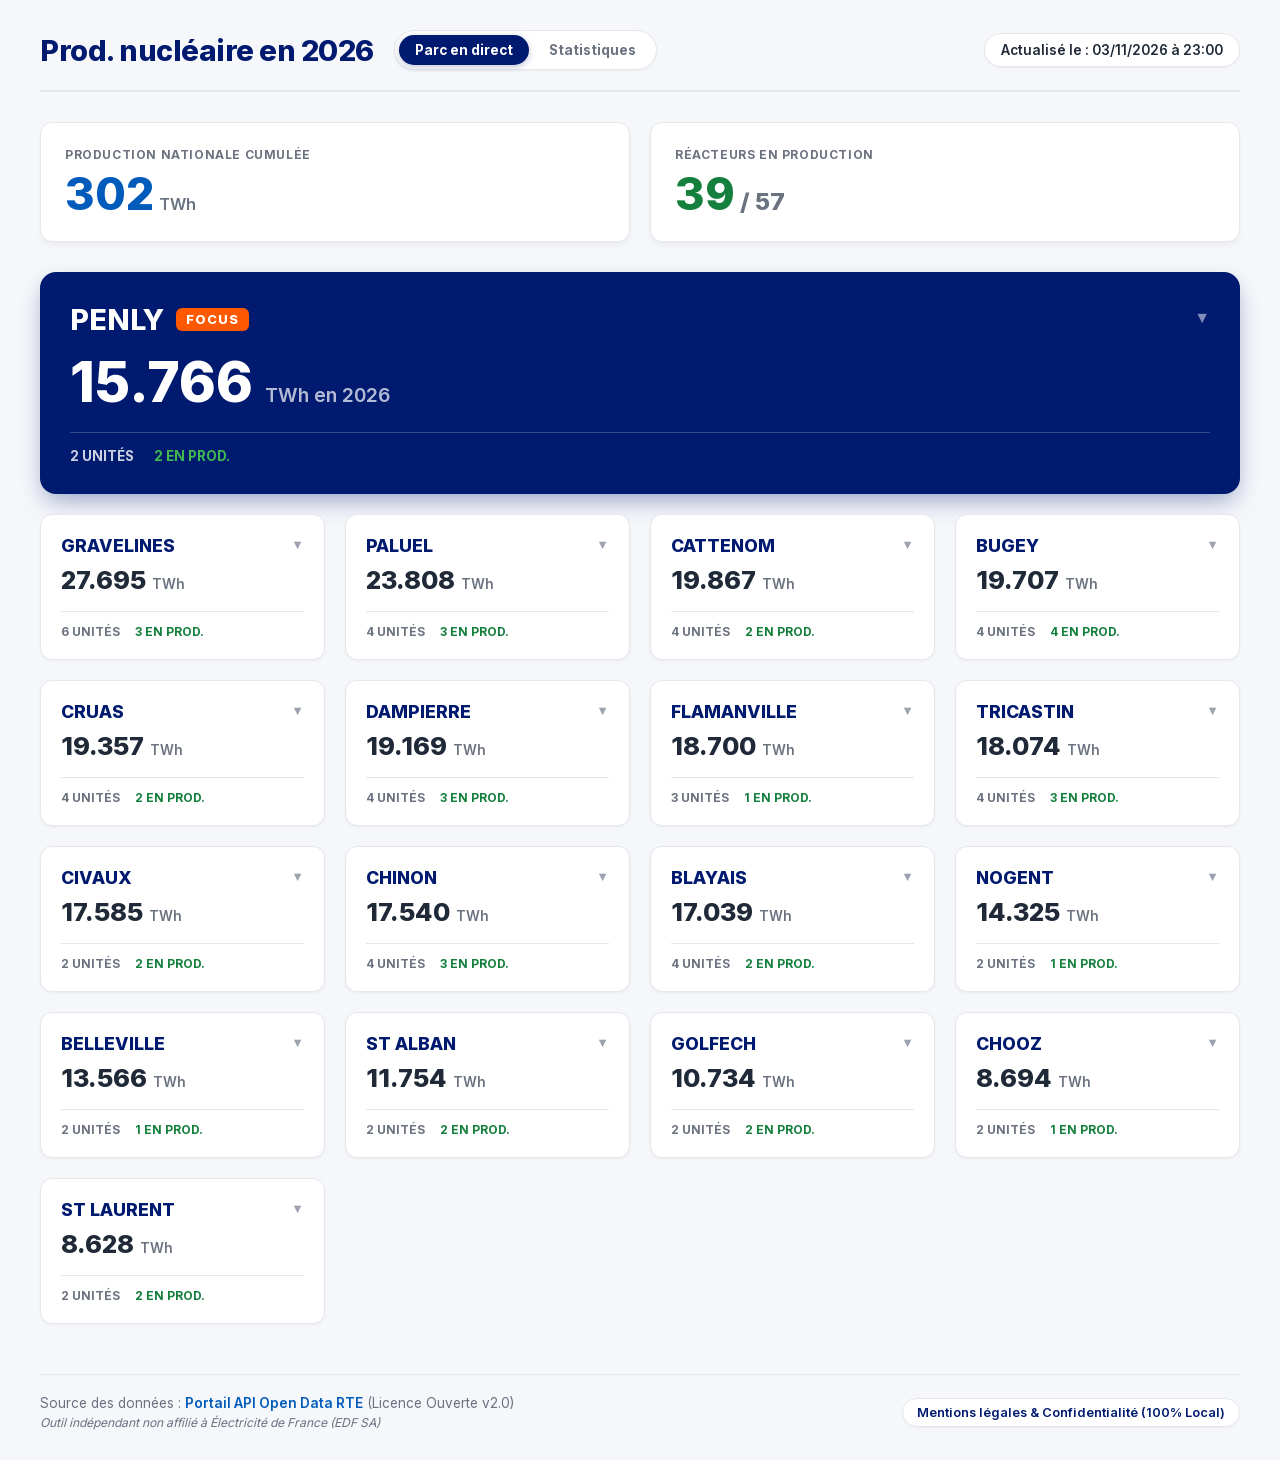
==== commit 36120b7c: "⚖️ Mise en conformité juridique et réglementaire (RGPD, LCEN, Recours CNIL, Disclaimer EDF, CGU et L" ====
--- a/index.html
+++ b/index.html
@@ -45,7 +45,10 @@
         </div>
 
         <div class="footer">
-            <div>Source des données : <a href="https://data.rte-france.com/" target="_blank" rel="noopener noreferrer">Portail API Open Data RTE</a></div>
+            <div class="footer-left">
+                <span>Source des données : <a href="https://data.rte-france.com/" target="_blank" rel="noopener noreferrer">Portail API Open Data RTE</a> (Licence Ouverte v2.0)</span>
+                <span class="footer-disclaimer">Outil indépendant non affilié à Électricité de France (EDF SA)</span>
+            </div>
             <button type="button" class="legal-trigger-btn" id="open-legal-modal" commandfor="legal-modal" command="show-modal">
                 Mentions légales &amp; Confidentialité (100% Local)
             </button>
@@ -66,38 +69,62 @@
 
             <div class="legal-modal-body">
                 <section class="legal-section">
-                    <h4>1. Éditeur du site</h4>
+                    <h4>1. Éditeur du site (LCEN Art. 6-III-2)</h4>
                     <p>
-                        Conformément à l'article 6-III-2 de la loi n° 2004-575 du 21 juin 2004 (LCEN), l'éditeur de ce site, agissant à titre non professionnel, a choisi de conserver l'anonymat.
-                        Contact : <a href="mailto:contact@thmarchand.fr">contact@thmarchand.fr</a>
+                        Conformément à l'article 6-III-2 de la loi n° 2004-575 du 21 juin 2004 pour la Confiance dans l'Économie Numérique (LCEN), l'éditeur de ce site, agissant à titre non professionnel, a choisi de préserver son anonymat. Ses éléments d'identification personnelle ont été régulièrement transmis à l'hébergeur.
+                        <br>Contact électronique direct : <a href="mailto:contact@thmarchand.fr">contact@thmarchand.fr</a>
                     </p>
                 </section>
 
                 <section class="legal-section">
-                    <h4>2. Hébergement</h4>
+                    <h4>2. Hébergement &amp; Transferts hors UE (LCEN Art. 6-I-2 &amp; RGPD)</h4>
                     <p>
-                        Ce site est hébergé par GitHub Inc., 88 Colin P. Kelly Jr. Street, San Francisco, CA 94107, États-Unis (service GitHub Pages).
+                        Ce site est hébergé par GitHub Inc., 88 Colin P. Kelly Jr. Street, San Francisco, CA 94107, États-Unis.
+                        <br>Téléphone : +1 877 448 4820 — Support technique en ligne : <a href="https://support.github.com" target="_blank" rel="noopener noreferrer">support.github.com</a>.
+                        <br>Les transferts de données techniques (logs réseau) vers les serveurs de GitHub Inc. aux États-Unis sont encadrés par la décision d'adéquation de la Commission européenne du 10 juillet 2023 relative au Cadre de protection des données UE-États-Unis (<em>EU-U.S. Data Privacy Framework</em> - DPF), auquel Microsoft Corporation / GitHub Inc. est certifié.
                     </p>
                 </section>
 
                 <section class="legal-section">
-                    <h4>3. Fonctionnement &amp; Origine des données (100 % Local)</h4>
+                    <h4>3. Propriété intellectuelle, Marques &amp; Non-affiliation (CPI Art. L.713-6)</h4>
                     <p>
-                        Ce tableau de bord fonctionne exclusivement en local dans votre navigateur, sans émettre aucune requête réseau vers des services tiers (aucun CDN externe, aucune police distante). Les données publiques de production nucléaire (issues du portail Open Data RTE) sont agrégées en amont et consultées uniquement via le fichier statique local <code>data_nucleaire_france.json</code> hébergé directement avec le site.
+                        Ce site est un outil indépendant d'information citoyenne et d'analyse technique. <strong>Il n'est en aucune manière édité, financé, affilié, sponsorisé ni approuvé par la société Électricité de France (EDF SA).</strong>
+                        La marque nominale « EDF » et les marques associées citées sont la propriété exclusive de leurs titulaires respectifs et ne sont utilisées ici qu'à des fins purement descriptives de l'origine industrielle des installations, conformément à l'article L.713-6 du Code de la Propriété Intellectuelle.
                     </p>
                 </section>
 
                 <section class="legal-section">
-                    <h4>4. Données personnelles et journaux serveur (RGPD)</h4>
+                    <h4>4. Origine des données &amp; Licences (Open Data RTE &amp; Polices)</h4>
                     <p>
-                        L'éditeur du site ne collecte, ne stocke et n'analyse aucune donnée personnelle, et n'utilise aucun outil de mesure d'audience ni ressource tierce externe. Toutefois, à des fins de sécurité et de prévention des abus (défense contre les attaques DDoS), l'hébergeur GitHub Pages enregistre temporairement l'adresse IP des visiteurs dans ses journaux techniques (logs) sur la base de l'intérêt légitime (Art. 6.1.f du RGPD). Plus d'informations sur la <a href="https://docs.github.com/fr/site-policy/privacy-policies/github-general-privacy-statement" target="_blank" rel="noopener noreferrer">Déclaration de confidentialité de GitHub</a>.
+                        <strong>Données de production :</strong> Les données publiques de production nucléaire sont extraites du portail API Open Data de RTE (Réseau de Transport d'Électricité) et sont réutilisées sous <a href="https://www.etalab.gouv.fr/licence-ouverte-open-licence/" target="_blank" rel="noopener noreferrer">Licence Ouverte v2.0 (Etalab)</a>.
+                        <br><strong>Typographie :</strong> La police de caractères <em>Inter</em> (conçue par Rasmus Andersson) est auto-hébergée localement sous licence libre <a href="fonts/OFL.txt" target="_blank">SIL Open Font License (OFL) version 1.1</a>.
                     </p>
                 </section>
 
                 <section class="legal-section">
-                    <h4>5. Stockage local (Cookies / LocalStorage)</h4>
+                    <h4>5. Données personnelles, Droits &amp; Voie de recours CNIL (RGPD Art. 12, 13 &amp; 77)</h4>
                     <p>
-                        Ce site n'utilise aucun cookie (ni technique, ni publicitaire, ni de mesure d'audience) et n'enregistre aucune donnée dans l'espace de stockage local de votre navigateur (<code>localStorage</code>, <code>sessionStorage</code> ou <code>IndexedDB</code>). Aucun bandeau de consentement n'est donc requis conformément aux directives de la CNIL.
+                        L'éditeur du site ne collecte, ne stocke, ne revend et n'analyse aucune donnée personnelle de ses visiteurs, et n'utilise aucun outil de mesure d'audience ni script tiers.
+                        Toutefois, pour assurer la sécurité de l'infrastructure et la prévention des abus (défense contre les attaques DDoS), l'hébergeur GitHub Pages consigne temporairement les adresses IP et requêtes réseau dans ses journaux techniques sur la base de son intérêt légitime (Art. 6.1.f du RGPD) pour une durée glissante n'excédant pas 90 jours.
+                    </p>
+                    <p>
+                        <strong>Exercice de vos droits :</strong> Conformément au RGPD, vous disposez d'un droit d'accès et d'opposition pour motif légitime en écrivant à : <a href="mailto:contact@thmarchand.fr">contact@thmarchand.fr</a>.
+                        <br><strong>Réclamation auprès de la CNIL :</strong> Si vous estimez, après nous avoir contactés, que vos droits ne sont pas respectés, vous disposez du droit légal d'introduire une réclamation auprès de l'autorité de contrôle compétente : la <strong>CNIL (Commission Nationale de l'Informatique et des Libertés)</strong> sur son site officiel <a href="https://www.cnil.fr" target="_blank" rel="noopener noreferrer">www.cnil.fr</a> ou par voie postale au 3 Place de Fontenoy, TSA 80715, 75334 Paris Cedex 07.
+                    </p>
+                </section>
+
+                <section class="legal-section">
+                    <h4>6. Traceurs &amp; Cookies (Art. 82 Loi Informatique et Libertés)</h4>
+                    <p>
+                        Ce site n'utilise aucun cookie (ni technique, ni publicitaire, ni d'audience) et n'écrit aucune donnée dans l'espace de stockage de votre navigateur (<code>localStorage</code>, <code>sessionStorage</code>, <code>IndexedDB</code>). Il est totalement exempté de bandeau de consentement conformément aux délibérations n° 2020-091 et 2020-092 de la CNIL.
+                    </p>
+                </section>
+
+                <section class="legal-section">
+                    <h4>7. Conditions d'utilisation &amp; Limitation de responsabilité (Art. 1240 Code civil)</h4>
+                    <p>
+                        Les visualisations, calculs et graphiques sont fournis « en l'état » (<em>as-is</em>), à titre strictement informatif et documentaire, sans garantie d'exhaustivité, d'exactitude absolue ni de continuité de service en temps réel.
+                        L'éditeur décline toute responsabilité quant aux interprétations, usages professionnels ou décisions économiques et financières fondées sur les informations consultées sur ce site.
                     </p>
                 </section>
             </div>
--- a/style.css
+++ b/style.css
@@ -150,6 +150,17 @@
 .footer a { color: var(--edf-mid-blue); text-decoration: none; font-weight: 600; transition: color 0.2s; }
 .footer a:hover { color: var(--edf-orange); text-decoration: underline; }
 
+.footer-left {
+    display: flex;
+    flex-direction: column;
+    gap: 4px;
+}
+.footer-disclaimer {
+    font-size: 0.76rem;
+    color: var(--text-light);
+    font-style: italic;
+}
+
 .legal-trigger-btn {
     background: #fff;
     color: var(--edf-blue);
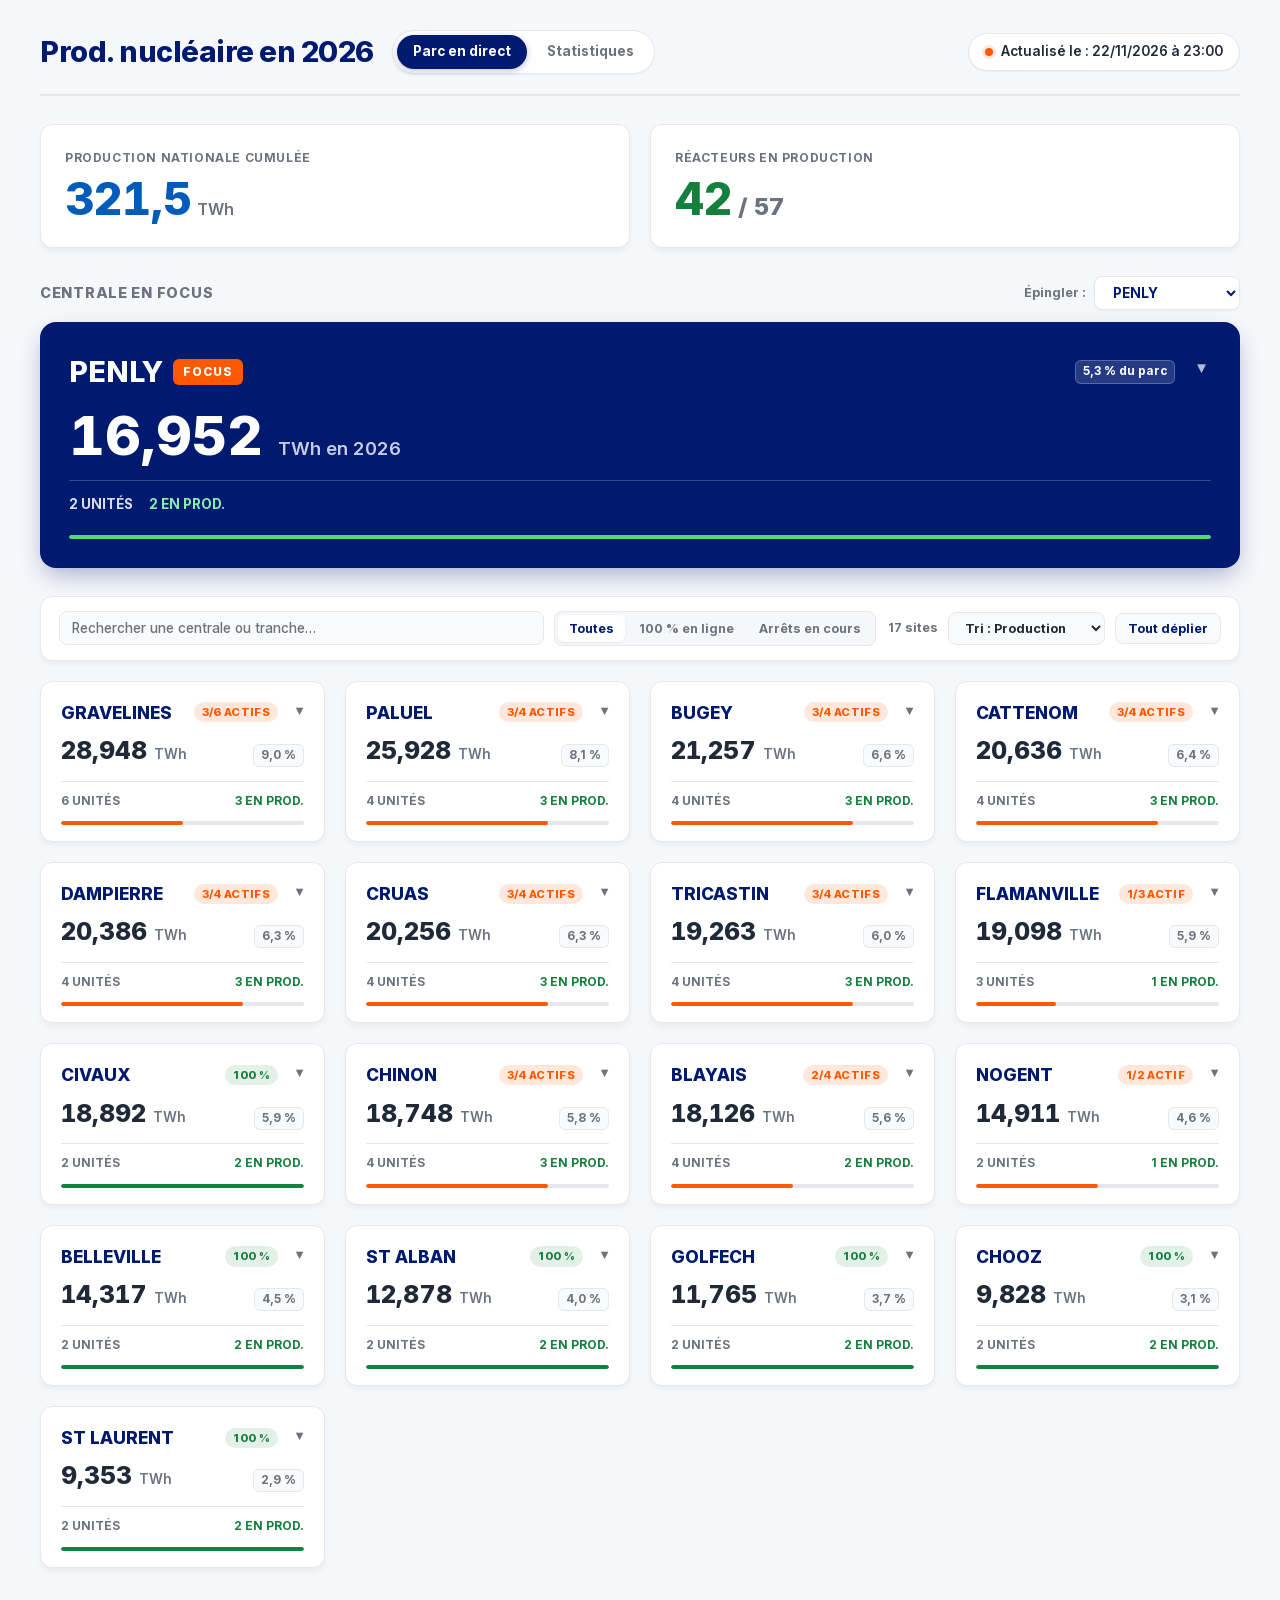
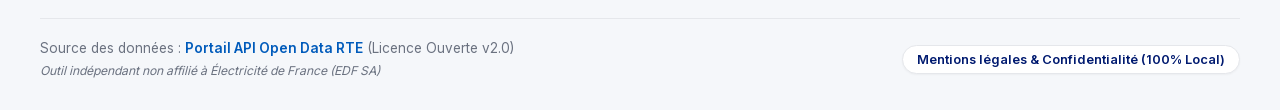
==== commit 7469c22d: "✨ Améliorations UI/UX, accessibilité, statistiques (écarts, survol croisé, export) et script RTE (Pa" ====
--- a/index.html
+++ b/index.html
@@ -3,6 +3,12 @@
 <head>
     <meta charset="UTF-8">
     <meta name="viewport" content="width=device-width, initial-scale=1.0">
+    <meta name="description" content="Suivi en direct et cumul annuel de la production nucléaire française par centrale et par réacteur, issu des données publiques RTE.">
+    <meta property="og:title" content="Suivi de la production nucléaire française par unités">
+    <meta property="og:description" content="Tableau de bord 100 % local de la production nucléaire française en direct et par centrale (données Open Data RTE).">
+    <meta property="og:type" content="website">
+    <meta property="og:url" content="https://prod.thmarchand.fr/">
+    <meta property="og:locale" content="fr_FR">
     <title>Suivi annuel de la production nucléaire française par unités</title>
     <link rel="preload" href="fonts/inter-v20-latin.woff2" as="font" type="font/woff2" crossorigin>
     <link rel="stylesheet" href="style.css">
@@ -11,40 +17,112 @@
 <body>
 
     <div class="container">
-        <div class="header">
+        <header class="header">
             <div class="header-left">
-                <h2 id="titre-annee">Prod. nucléaire</h2>
+                <h1 id="titre-annee">Prod. nucléaire</h1>
                 <nav class="main-nav" aria-label="Navigation principale">
                     <a href="index.html" class="nav-link active" aria-current="page">Parc en direct</a>
                     <a href="statistiques.html" class="nav-link">Statistiques</a>
                 </nav>
             </div>
-            <div class="date-maj" id="date-maj">Connexion au serveur...</div>
-        </div>
-
-        <div class="kpi-row">
-            <div class="kpi-card">
-                <h3>Production Nationale Cumulée</h3>
-                <div class="kpi-value" id="total-france">--<span class="kpi-unit">TWh</span></div>
-            </div>
-            <div class="kpi-card">
-                <h3>Réacteurs en Production</h3>
-                <div class="kpi-value"><span class="statut-marche" id="reacteurs-on">--</span><span class="statut-total"> / <span id="reacteurs-total">--</span></span></div>
-            </div>
-        </div>
-
-        <div class="highlight-section">
-            <div id="penly-container">
-                </div>
-        </div>
-
-        <div class="grid-centrales" id="grid-centrales">
-            <div style="grid-column: 1/-1; text-align: center; color: var(--text-light); padding: 50px; font-weight: 500;">
-                Chargement des données depuis le fichier JSON...
-            </div>
-        </div>
-
-        <div class="footer">
+            <div class="header-right">
+                <div class="date-maj" id="date-maj" aria-live="polite">Connexion au serveur...</div>
+            </div>
+        </header>
+
+        <main>
+            <section class="kpi-row" aria-label="Indicateurs nationaux">
+                <div class="kpi-card">
+                    <h2>Production Nationale Cumulée</h2>
+                    <div class="kpi-value" id="total-france">--<span class="kpi-unit">TWh</span></div>
+                </div>
+                <div class="kpi-card">
+                    <h2>Réacteurs en Production</h2>
+                    <div class="kpi-value"><span class="statut-marche" id="reacteurs-on">--</span><span class="statut-total"> / <span id="reacteurs-total">--</span></span></div>
+                    <div class="kpi-sub-text" id="kpi-puissance-sub" hidden></div>
+                </div>
+            </section>
+
+            <section class="highlight-section" aria-labelledby="focus-section-title">
+                <div class="focus-header">
+                    <h2 id="focus-section-title" class="section-title">Centrale en focus</h2>
+                    <div class="focus-select-wrap">
+                        <label for="select-focus" class="focus-select-label">Épingler :</label>
+                        <select id="select-focus" class="focus-select" aria-label="Choisir la centrale mise en avant">
+                            <option value="PENLY">PENLY</option>
+                        </select>
+                    </div>
+                </div>
+                <div id="penly-container">
+                    <div class="skeleton-card skeleton-hero" aria-hidden="true">
+                        <div class="skeleton-line w-40"></div>
+                        <div class="skeleton-line w-60"></div>
+                        <div class="skeleton-line w-80"></div>
+                    </div>
+                </div>
+            </section>
+
+            <section aria-labelledby="parc-section-title">
+                <h2 id="parc-section-title" class="sr-only">Centrales nucléaires du parc français</h2>
+
+                <div class="parc-toolbar" role="search" aria-label="Filtrer et trier les centrales">
+                    <div class="parc-toolbar-left">
+                        <div class="parc-search-wrap">
+                            <input
+                                type="search"
+                                id="search-centrale"
+                                class="parc-search-input"
+                                placeholder="Rechercher une centrale ou tranche…"
+                                aria-label="Rechercher une centrale ou un réacteur"
+                            >
+                        </div>
+                        <div class="parc-filter-chips" role="group" aria-label="Filtrer par disponibilité">
+                            <button type="button" class="filter-chip active" data-filter="all" aria-pressed="true">Toutes</button>
+                            <button type="button" class="filter-chip" data-filter="full" aria-pressed="false">100 % en ligne</button>
+                            <button type="button" class="filter-chip" data-filter="partial" aria-pressed="false">Arrêts en cours</button>
+                        </div>
+                    </div>
+
+                    <div class="parc-toolbar-right">
+                        <span id="parc-count" class="parc-count" aria-live="polite"></span>
+                        <select id="sort-centrales" class="parc-sort-select" aria-label="Trier les centrales">
+                            <option value="prod">Tri : Production</option>
+                            <option value="name">Tri : Nom (A–Z)</option>
+                            <option value="avail">Tri : Disponibilité</option>
+                        </select>
+                        <button type="button" class="btn-toggle-all" id="btn-toggle-all" commandfor="grid-centrales" command="--toggle-all" aria-expanded="false">
+                            <span class="expand">Tout déplier</span>
+                            <span class="collapse">Tout replier</span>
+                        </button>
+                    </div>
+                </div>
+
+                <div class="grid-centrales" id="grid-centrales">
+                    <div class="skeleton-card" aria-hidden="true">
+                        <div class="skeleton-line w-40"></div>
+                        <div class="skeleton-line w-60"></div>
+                        <div class="skeleton-line w-80"></div>
+                    </div>
+                    <div class="skeleton-card" aria-hidden="true">
+                        <div class="skeleton-line w-40"></div>
+                        <div class="skeleton-line w-60"></div>
+                        <div class="skeleton-line w-80"></div>
+                    </div>
+                    <div class="skeleton-card" aria-hidden="true">
+                        <div class="skeleton-line w-40"></div>
+                        <div class="skeleton-line w-60"></div>
+                        <div class="skeleton-line w-80"></div>
+                    </div>
+                    <div class="skeleton-card" aria-hidden="true">
+                        <div class="skeleton-line w-40"></div>
+                        <div class="skeleton-line w-60"></div>
+                        <div class="skeleton-line w-80"></div>
+                    </div>
+                </div>
+            </section>
+        </main>
+
+        <footer class="footer">
             <div class="footer-left">
                 <span>Source des données : <a href="https://data.rte-france.com/" target="_blank" rel="noopener noreferrer">Portail API Open Data RTE</a> (Licence Ouverte v2.0)</span>
                 <span class="footer-disclaimer">Outil indépendant non affilié à Électricité de France (EDF SA)</span>
@@ -52,7 +130,7 @@
             <button type="button" class="legal-trigger-btn" id="open-legal-modal" commandfor="legal-modal" command="show-modal">
                 Mentions légales &amp; Confidentialité (100% Local)
             </button>
-        </div>
+        </footer>
     </div>
 
     <dialog id="legal-modal" class="legal-modal" closedby="any" aria-labelledby="legal-modal-title">
@@ -60,7 +138,7 @@
             <div class="legal-modal-header">
                 <div class="legal-modal-title-grp">
                     <span class="penly-badge">100% Local</span>
-                    <h3 id="legal-modal-title">Mentions légales &amp; Confidentialité</h3>
+                    <h2 id="legal-modal-title">Mentions légales &amp; Confidentialité</h2>
                 </div>
                 <form method="dialog">
                     <button type="submit" class="legal-modal-close-icon" aria-label="Fermer la fenêtre" autofocus>✕</button>
@@ -69,7 +147,7 @@
 
             <div class="legal-modal-body">
                 <section class="legal-section">
-                    <h4>1. Éditeur du site (LCEN Art. 6-III-2)</h4>
+                    <h3>1. Éditeur du site (LCEN Art. 6-III-2)</h3>
                     <p>
                         Conformément à l'article 6-III-2 de la loi n° 2004-575 du 21 juin 2004 pour la Confiance dans l'Économie Numérique (LCEN), l'éditeur de ce site, agissant à titre non professionnel, a choisi de préserver son anonymat. Ses éléments d'identification personnelle ont été régulièrement transmis à l'hébergeur.
                         <br>Contact électronique direct : <a href="mailto:contact@thmarchand.fr">contact@thmarchand.fr</a>
@@ -77,7 +155,7 @@
                 </section>
 
                 <section class="legal-section">
-                    <h4>2. Hébergement &amp; Transferts hors UE (LCEN Art. 6-I-2 &amp; RGPD)</h4>
+                    <h3>2. Hébergement &amp; Transferts hors UE (LCEN Art. 6-I-2 &amp; RGPD)</h3>
                     <p>
                         Ce site est hébergé par GitHub Inc., 88 Colin P. Kelly Jr. Street, San Francisco, CA 94107, États-Unis.
                         <br>Téléphone : +1 877 448 4820 — Support technique en ligne : <a href="https://support.github.com" target="_blank" rel="noopener noreferrer">support.github.com</a>.
@@ -86,7 +164,7 @@
                 </section>
 
                 <section class="legal-section">
-                    <h4>3. Propriété intellectuelle, Marques &amp; Non-affiliation (CPI Art. L.713-6)</h4>
+                    <h3>3. Propriété intellectuelle, Marques &amp; Non-affiliation (CPI Art. L.713-6)</h3>
                     <p>
                         Ce site est un outil indépendant d'information citoyenne et d'analyse technique. <strong>Il n'est en aucune manière édité, financé, affilié, sponsorisé ni approuvé par la société Électricité de France (EDF SA).</strong>
                         La marque nominale « EDF » et les marques associées citées sont la propriété exclusive de leurs titulaires respectifs et ne sont utilisées ici qu'à des fins purement descriptives de l'origine industrielle des installations, conformément à l'article L.713-6 du Code de la Propriété Intellectuelle.
@@ -94,7 +172,7 @@
                 </section>
 
                 <section class="legal-section">
-                    <h4>4. Origine des données &amp; Licences (Open Data RTE &amp; Polices)</h4>
+                    <h3>4. Origine des données &amp; Licences (Open Data RTE &amp; Polices)</h3>
                     <p>
                         <strong>Données de production :</strong> Les données publiques de production nucléaire sont extraites du portail API Open Data de RTE (Réseau de Transport d'Électricité) et sont réutilisées sous <a href="https://www.etalab.gouv.fr/licence-ouverte-open-licence/" target="_blank" rel="noopener noreferrer">Licence Ouverte v2.0 (Etalab)</a>.
                         <br><strong>Typographie :</strong> La police de caractères <em>Inter</em> (conçue par Rasmus Andersson) est auto-hébergée localement sous licence libre <a href="fonts/OFL.txt" target="_blank">SIL Open Font License (OFL) version 1.1</a>.
@@ -102,7 +180,7 @@
                 </section>
 
                 <section class="legal-section">
-                    <h4>5. Données personnelles, Droits &amp; Voie de recours CNIL (RGPD Art. 12, 13 &amp; 77)</h4>
+                    <h3>5. Données personnelles, Droits &amp; Voie de recours CNIL (RGPD Art. 12, 13 &amp; 77)</h3>
                     <p>
                         L'éditeur du site ne collecte, ne stocke, ne revend et n'analyse aucune donnée personnelle de ses visiteurs, et n'utilise aucun outil de mesure d'audience ni script tiers.
                         Toutefois, pour assurer la sécurité de l'infrastructure et la prévention des abus (défense contre les attaques DDoS), l'hébergeur GitHub Pages consigne temporairement les adresses IP et requêtes réseau dans ses journaux techniques sur la base de son intérêt légitime (Art. 6.1.f du RGPD) pour une durée glissante n'excédant pas 90 jours.
@@ -114,14 +192,14 @@
                 </section>
 
                 <section class="legal-section">
-                    <h4>6. Traceurs &amp; Cookies (Art. 82 Loi Informatique et Libertés)</h4>
+                    <h3>6. Traceurs &amp; Cookies (Art. 82 Loi Informatique et Libertés)</h3>
                     <p>
                         Ce site n'utilise aucun cookie (ni technique, ni publicitaire, ni d'audience) et n'écrit aucune donnée dans l'espace de stockage de votre navigateur (<code>localStorage</code>, <code>sessionStorage</code>, <code>IndexedDB</code>). Il est totalement exempté de bandeau de consentement conformément aux délibérations n° 2020-091 et 2020-092 de la CNIL.
                     </p>
                 </section>
 
                 <section class="legal-section">
-                    <h4>7. Conditions d'utilisation &amp; Limitation de responsabilité (Art. 1240 Code civil)</h4>
+                    <h3>7. Conditions d'utilisation &amp; Limitation de responsabilité (Art. 1240 Code civil)</h3>
                     <p>
                         Les visualisations, calculs et graphiques sont fournis « en l'état » (<em>as-is</em>), à titre strictement informatif et documentaire, sans garantie d'exhaustivité, d'exactitude absolue ni de continuité de service en temps réel.
                         L'éditeur décline toute responsabilité quant aux interprétations, usages professionnels ou décisions économiques et financières fondées sur les informations consultées sur ce site.
@@ -137,6 +215,7 @@
         </div>
     </dialog>
 
+    <script src="common.js" defer></script>
     <script src="app.js" defer></script>
 </body>
 </html>
--- a/style.css
+++ b/style.css
@@ -18,121 +18,908 @@
 }
 
 :root {
-    /* CHARTE EDF */
+    color-scheme: light;
+
     --edf-blue: #001A70;
     --edf-mid-blue: #005BBB;
     --edf-light-blue: #297FD5;
     --edf-orange: #FE5800;
-    
-    /* COULEURS SEMANTIQUES */
+    --hero-bg: #001A70;
+    --hero-border: rgba(0, 26, 112, 0.12);
     --safety-red: #DC2626;
     --env-green: #15803d;
-    
+
     --bg-body: #F5F7FA;
+    --surface-card: #FFFFFF;
+    --surface-subtle: #F9FAFB;
+    --surface-elevated: #F8FAFC;
+    --surface-hover: #EFF6FF;
     --text-main: #1F2937;
     --text-light: #6B7280;
     --border: #E5E7EB;
+
+    --chart-prev: #94A3B8;
+    --chart-prev-text: #475569;
+
+    --pill-green-bg: rgba(21, 128, 61, 0.12);
+    --pill-red-bg: rgba(220, 38, 38, 0.12);
+    --pill-orange-bg: rgba(254, 88, 0, 0.14);
+    --pill-blue-bg: rgba(0, 91, 187, 0.1);
+
+    --shadow-card: 0 4px 6px -1px rgba(0, 0, 0, 0.05);
+    --scrollbar-track: #EEF2F7;
+    --scrollbar-thumb: #94A3B8;
+}
+
+html {
+    accent-color: var(--edf-mid-blue);
+    scrollbar-color: var(--scrollbar-thumb) var(--scrollbar-track);
+}
+
+*,
+*::before,
+*::after {
+    box-sizing: border-box;
+}
+
+.sr-only {
+    position: absolute;
+    width: 1px;
+    height: 1px;
+    padding: 0;
+    margin: -1px;
+    overflow: hidden;
+    clip-path: inset(50%);
+    white-space: nowrap;
+    border: 0;
 }
 
 /* Styles de base */
-body { font-family: 'Inter', sans-serif; background-color: var(--bg-body); color: var(--text-main); padding: 30px 20px; margin: 0; }
-.container { max-width: 1200px; margin: 0 auto; }
+body {
+    font-family: 'Inter', sans-serif;
+    background-color: var(--bg-body);
+    color: var(--text-main);
+    padding: clamp(16px, 3vw, 30px) clamp(14px, 3vw, 20px);
+    margin: 0;
+    line-height: 1.45;
+}
+
+.container {
+    max-width: 1200px;
+    margin: 0 auto;
+}
 
 /* En-tête & Navigation */
-.header { display: flex; justify-content: space-between; align-items: center; flex-wrap: wrap; gap: 16px; border-bottom: 2px solid var(--border); padding-bottom: 20px; margin-bottom: 30px; }
-.header-left { display: flex; align-items: center; flex-wrap: wrap; gap: 20px; }
-h2 { margin: 0; color: var(--edf-blue); font-size: 1.8rem; font-weight: 800; letter-spacing: -0.5px; }
-.main-nav { display: inline-flex; background: #fff; padding: 4px; border-radius: 99px; border: 1px solid var(--border); box-shadow: 0 1px 2px rgba(0,0,0,0.04); gap: 4px; }
-.nav-link { padding: 7px 16px; border-radius: 99px; font-size: 0.85rem; font-weight: 700; color: var(--text-light); text-decoration: none; transition: all 0.2s ease; }
-.nav-link:hover { color: var(--edf-blue); }
-.nav-link.active { background: var(--edf-blue); color: #fff; box-shadow: 0 2px 6px rgba(0, 26, 112, 0.25); }
-.nav-link:focus-visible { outline: 2px solid var(--edf-light-blue); outline-offset: 2px; }
-.date-maj { font-size: 0.85rem; color: var(--text-main); background: #fff; padding: 8px 16px; border-radius: 99px; border: 1px solid var(--border); font-weight: 600; box-shadow: 0 1px 2px rgba(0,0,0,0.05); }
+.header {
+    display: flex;
+    justify-content: space-between;
+    align-items: center;
+    flex-wrap: wrap;
+    gap: 16px;
+    border-bottom: 2px solid var(--border);
+    padding-bottom: 20px;
+    margin-bottom: 28px;
+}
+
+.header-left {
+    display: flex;
+    align-items: center;
+    flex-wrap: wrap;
+    gap: 18px;
+}
+
+.header-right {
+    display: flex;
+    align-items: center;
+    flex-wrap: wrap;
+    gap: 10px;
+}
+
+h1, h2 {
+    margin: 0;
+    color: var(--edf-blue);
+    font-size: clamp(1.35rem, 2.5vw, 1.8rem);
+    font-weight: 800;
+    letter-spacing: -0.5px;
+}
+
+.main-nav {
+    display: inline-flex;
+    background: var(--surface-card);
+    padding: 4px;
+    border-radius: 99px;
+    border: 1px solid var(--border);
+    box-shadow: 0 1px 2px rgba(0, 0, 0, 0.04);
+    gap: 4px;
+}
+
+.nav-link {
+    padding: 7px 16px;
+    border-radius: 99px;
+    font-size: 0.85rem;
+    font-weight: 700;
+    color: var(--text-light);
+    text-decoration: none;
+    transition: color 0.2s ease, background-color 0.2s ease;
+}
+.nav-link:hover {
+    color: var(--edf-blue);
+}
+.nav-link.active {
+    background: var(--hero-bg);
+    color: #fff;
+    box-shadow: 0 2px 6px rgba(0, 26, 112, 0.25);
+}
+.nav-link:focus-visible {
+    outline: 2px solid var(--edf-light-blue);
+    outline-offset: 2px;
+}
+
+.date-maj {
+    display: inline-flex;
+    align-items: center;
+    gap: 8px;
+    font-size: 0.85rem;
+    color: var(--text-main);
+    background: var(--surface-card);
+    padding: 8px 16px;
+    border-radius: 99px;
+    border: 1px solid var(--border);
+    font-weight: 600;
+    box-shadow: 0 1px 2px rgba(0, 0, 0, 0.05);
+}
+.date-maj.is-error {
+    color: var(--safety-red);
+    border-color: var(--safety-red);
+}
+
+.freshness-dot {
+    width: 8px;
+    height: 8px;
+    border-radius: 50%;
+    flex-shrink: 0;
+}
+.freshness-ok {
+    background-color: var(--env-green);
+    box-shadow: 0 0 0 3px var(--pill-green-bg);
+}
+.freshness-stale {
+    background-color: var(--edf-orange);
+    box-shadow: 0 0 0 3px var(--pill-orange-bg);
+}
 
 /* Zone KPI */
-.kpi-row { display: flex; gap: 20px; margin-bottom: 30px; }
-.kpi-card { flex: 1; background: #fff; padding: 24px; border-radius: 12px; border: 1px solid var(--border); box-shadow: 0 4px 6px -1px rgba(0,0,0,0.05); }
-.kpi-card h3 { margin: 0 0 10px 0; font-size: 0.75rem; color: var(--text-light); font-weight: 700; text-transform: uppercase; letter-spacing: 0.05em; }
-.kpi-value { font-size: 2.8rem; font-weight: 800; color: var(--edf-mid-blue); line-height: 1; }
-.kpi-unit { font-size: 1rem; color: var(--text-light); font-weight: 600; margin-left: 5px;}
+.kpi-row {
+    display: flex;
+    flex-wrap: wrap;
+    gap: 20px;
+    margin-bottom: 28px;
+}
+
+.kpi-card {
+    flex: 1 1 260px;
+    background: var(--surface-card);
+    padding: 24px;
+    border-radius: 12px;
+    border: 1px solid var(--border);
+    box-shadow: var(--shadow-card);
+}
+
+.kpi-card h2,
+.kpi-card h3 {
+    margin: 0 0 10px 0;
+    font-size: 0.75rem;
+    color: var(--text-light);
+    font-weight: 700;
+    text-transform: uppercase;
+    letter-spacing: 0.05em;
+}
+
+.kpi-value {
+    font-size: clamp(2.1rem, 4vw, 2.8rem);
+    font-weight: 800;
+    color: var(--edf-mid-blue);
+    line-height: 1.05;
+    font-variant-numeric: tabular-nums;
+}
+
+.kpi-unit {
+    font-size: 1rem;
+    color: var(--text-light);
+    font-weight: 600;
+    margin-left: 5px;
+}
+
 .statut-marche { color: var(--env-green); }
-.statut-total { color: var(--text-light); font-size: 1.5rem; }
+.statut-total { color: var(--text-light); font-size: clamp(1.2rem, 2.2vw, 1.5rem); }
 
 /* FOCUS CENTRAL */
-.highlight-section { margin-bottom: 20px; }
-.section-title { font-size: 1rem; color: var(--text-light); font-weight: 800; text-transform: uppercase; letter-spacing: 0.05em; margin: 0;}
-
-/* NOUVEAU : Le menu de sélection du Focus */
-.focus-header { display: flex; justify-content: space-between; align-items: center; margin-bottom: 15px; }
-.focus-select { 
-    padding: 8px 16px; 
-    border: 1px solid var(--border); 
-    border-radius: 8px; 
-    font-family: inherit; 
-    font-size: 0.9rem; 
-    font-weight: 700; 
-    color: var(--edf-blue); 
-    background-color: #fff; 
-    cursor: pointer; 
-    outline: none; 
-    box-shadow: 0 2px 4px rgba(0,0,0,0.05);
-}
-.focus-select:focus { border-color: var(--edf-light-blue); box-shadow: 0 0 0 3px rgba(41, 127, 213, 0.1); }
-
-.penly-card { background: var(--edf-blue); color: #fff; border-radius: 16px; box-shadow: 0 10px 25px -5px rgba(0, 26, 112, 0.4); cursor: pointer; transition: all 0.3s ease; position: relative; overflow: hidden; }
-.penly-card:hover { transform: translateY(-4px); box-shadow: 0 15px 30px -5px rgba(0, 26, 112, 0.5); }
-.penly-header { padding: 30px; display: flex; flex-direction: column; gap: 12px; }
-.penly-nom-row { display: flex; justify-content: space-between; align-items: center; }
-.penly-nom { font-size: 1.8rem; font-weight: 800; margin: 0; display: flex; align-items: center; gap: 12px; }
-
-/* Le badge orange est prêt à se placer avant le nom */
-.penly-badge { background: var(--edf-orange); color: #fff; font-size: 0.8rem; padding: 4px 10px; border-radius: 6px; text-transform: uppercase; letter-spacing: 1px; font-weight: 800;}
-
-.penly-prod { font-size: 3.5rem; font-weight: 800; line-height: 1; margin-top: 5px;}
-.penly-prod-unite { font-size: 1.2rem; color: rgba(255,255,255,0.7); font-weight: 600; }
-.penly-stats-row { font-size: 0.85rem; color: rgba(255,255,255,0.8); display: flex; gap: 20px; border-top: 1px solid rgba(255,255,255,0.2); padding-top: 15px; margin-top: 10px; font-weight: 700; text-transform: uppercase; }
-.penly-arrow { position: absolute; top: 35px; right: 30px; color: rgba(255,255,255,0.5); transition: transform 0.3s; font-size: 1rem; }
-.penly-card.active .penly-arrow { transform: rotate(180deg); color: #fff; }
-
-/* CORRECTION DU SAUT DE TEXTE (Focus) : On laisse padding: 0 30px permanent ! */
-.penly-details { max-height: 0; overflow: hidden; transition: max-height 0.3s ease-out, padding 0.3s ease-out; background-color: rgba(0,0,0,0.2); padding: 0 30px; }
-.penly-card.active .penly-details { max-height: 600px; padding: 10px 30px 20px 30px; }
-
-.penly-unite-line { display: flex; justify-content: space-between; align-items: center; padding: 15px 0; border-bottom: 1px solid rgba(255,255,255,0.1); font-size: 1rem; }
-.penly-unite-line:last-child { border-bottom: none; }
+.highlight-section {
+    margin-bottom: 28px;
+}
+
+.section-title {
+    font-size: 0.9rem;
+    color: var(--text-light);
+    font-weight: 800;
+    text-transform: uppercase;
+    letter-spacing: 0.05em;
+    margin: 0;
+}
+
+.focus-header {
+    display: flex;
+    justify-content: space-between;
+    align-items: center;
+    flex-wrap: wrap;
+    gap: 12px;
+    margin-bottom: 12px;
+}
+
+.focus-select-wrap {
+    display: inline-flex;
+    align-items: center;
+    gap: 8px;
+}
+
+.focus-select-label {
+    font-size: 0.8rem;
+    font-weight: 700;
+    color: var(--text-light);
+}
+
+.focus-select {
+    padding: 7px 14px;
+    border: 1px solid var(--border);
+    border-radius: 8px;
+    font-family: inherit;
+    font-size: 0.85rem;
+    font-weight: 700;
+    color: var(--edf-blue);
+    background-color: var(--surface-card);
+    cursor: pointer;
+    box-shadow: 0 1px 2px rgba(0, 0, 0, 0.05);
+}
+.focus-select:focus-visible {
+    outline: 2px solid var(--edf-light-blue);
+    outline-offset: 2px;
+}
+
+/* Carte Focus (Accordéon natif details/summary) */
+details.penly-card {
+    background: var(--hero-bg);
+    color: #fff;
+    border: 1px solid var(--hero-border);
+    border-radius: 16px;
+    box-shadow: 0 10px 25px -5px rgba(0, 26, 112, 0.35);
+    transition: transform 0.25s ease, box-shadow 0.25s ease;
+    position: relative;
+    overflow: hidden;
+}
+details.penly-card:hover {
+    transform: translateY(-2px);
+    box-shadow: 0 15px 30px -5px rgba(0, 26, 112, 0.45);
+}
+
+details.penly-card > summary {
+    list-style: none;
+    cursor: pointer;
+    display: block;
+    position: relative;
+    padding: clamp(20px, 3vw, 28px);
+}
+details.penly-card > summary::-webkit-details-marker {
+    display: none;
+}
+details.penly-card > summary:focus-visible {
+    outline: 3px solid #FE5800;
+    outline-offset: -3px;
+    border-radius: 16px;
+}
+
+.penly-header {
+    display: flex;
+    flex-direction: column;
+    gap: 10px;
+}
+
+.penly-nom-row {
+    display: flex;
+    justify-content: space-between;
+    align-items: center;
+    flex-wrap: wrap;
+    gap: 10px;
+    padding-right: 36px;
+}
+
+.penly-nom {
+    font-size: clamp(1.4rem, 3vw, 1.8rem);
+    font-weight: 800;
+    margin: 0;
+    display: inline-flex;
+    align-items: center;
+    flex-wrap: wrap;
+    gap: 10px;
+    color: #fff;
+}
+
+.penly-badge {
+    background: #FE5800;
+    color: #fff;
+    font-size: 0.76rem;
+    padding: 4px 10px;
+    border-radius: 6px;
+    text-transform: uppercase;
+    letter-spacing: 0.8px;
+    font-weight: 800;
+}
+
+.penly-prod {
+    font-size: clamp(2.2rem, 5vw, 3.4rem);
+    font-weight: 800;
+    line-height: 1.05;
+    margin-top: 4px;
+    font-variant-numeric: tabular-nums;
+}
+
+.penly-prod-unite {
+    font-size: clamp(0.95rem, 1.8vw, 1.15rem);
+    color: rgba(255, 255, 255, 0.78);
+    font-weight: 600;
+}
+
+.penly-stats-row {
+    font-size: 0.85rem;
+    color: rgba(255, 255, 255, 0.85);
+    display: flex;
+    flex-wrap: wrap;
+    align-items: center;
+    gap: 16px;
+    border-top: 1px solid rgba(255, 255, 255, 0.2);
+    padding-top: 14px;
+    margin-top: 6px;
+    font-weight: 700;
+    text-transform: uppercase;
+}
+
+.penly-arrow {
+    position: absolute;
+    top: clamp(24px, 3vw, 34px);
+    right: clamp(20px, 3vw, 30px);
+    color: rgba(255, 255, 255, 0.7);
+    transition: transform 0.25s ease, color 0.25s ease;
+    font-size: 0.95rem;
+}
+details.penly-card[open] > summary .penly-arrow {
+    transform: rotate(180deg);
+    color: #fff;
+}
+
+.penly-details {
+    background-color: rgba(0, 0, 0, 0.22);
+    padding: 8px clamp(20px, 3vw, 28px) 18px;
+}
+
+.penly-unite-line {
+    display: flex;
+    justify-content: space-between;
+    align-items: center;
+    flex-wrap: wrap;
+    gap: 8px;
+    padding: 13px 0;
+    border-bottom: 1px solid rgba(255, 255, 255, 0.12);
+    font-size: 0.95rem;
+}
+.penly-unite-line:last-of-type {
+    border-bottom: none;
+}
 .penly-unite-nom { font-weight: 700; }
-.penly-unite-prod { font-family: monospace; font-weight: 600; font-size: 1.2rem; color: #fff;}
-
-/* RESTE DU PARC */
-.grid-centrales { display: grid; grid-template-columns: repeat(auto-fill, minmax(280px, 1fr)); gap: 20px; }
-.centrale-card { background: #fff; border: 1px solid var(--border); border-radius: 12px; overflow: hidden; transition: all 0.2s; cursor: pointer; position: relative; box-shadow: 0 1px 3px rgba(0,0,0,0.05); }
-.centrale-card:hover { border-color: var(--edf-light-blue); transform: translateY(-3px); box-shadow: 0 10px 15px -3px rgba(0,0,0,0.1); }
-.centrale-header { padding: 20px; display: flex; flex-direction: column; gap: 8px; }
-.centrale-nom-row { display: flex; justify-content: space-between; align-items: center; }
-.centrale-nom { font-size: 1.1rem; font-weight: 800; color: var(--edf-blue); margin: 0; }
-.centrale-prod { font-size: 1.6rem; font-weight: 800; color: var(--text-main); }
-.centrale-prod-unite { font-size: 0.85rem; color: var(--text-light); font-weight: 600; }
-.centrale-stats-row { font-size: 0.75rem; color: var(--text-light); display: flex; gap: 15px; border-top: 1px solid var(--border); padding-top: 12px; margin-top: 8px; font-weight: 700; text-transform: uppercase; }
-.icon-arrow { position: absolute; top: 22px; right: 20px; color: #9CA3AF; transition: transform 0.3s; font-size: 0.8rem; }
-.centrale-card:hover .icon-arrow { color: var(--edf-mid-blue); }
-.centrale-card.active .icon-arrow { transform: rotate(180deg); color: var(--edf-orange); }
-
-/* CORRECTION DU SAUT DE TEXTE (Normal) : On laisse padding: 0 20px permanent ! */
-.unites-details { max-height: 0; overflow: hidden; transition: max-height 0.3s ease-out, padding 0.3s ease-out; background-color: #F9FAFB; padding: 0 20px; }
-.centrale-card.active .unites-details { max-height: 600px; border-top: 1px solid var(--border); padding: 10px 20px; }
-
-.unite-line { display: flex; justify-content: space-between; align-items: center; padding: 12px 0; border-bottom: 1px solid var(--border); font-size: 0.85rem; }
-.unite-line:last-child { border-bottom: none; }
-.unite-nom-grp { display: flex; align-items: center; gap: 10px; }
-.unite-nom { color: var(--text-main); font-weight: 700; }
-.unite-prod { color: var(--edf-mid-blue); font-family: monospace; font-weight: 600; font-size: 0.95rem;}
+.penly-unite-prod { font-family: ui-monospace, SFMono-Regular, Menlo, monospace; font-weight: 600; font-size: 1.08rem; color: #fff; }
+
+.penly-card .card-avail-track {
+    background: rgba(255, 255, 255, 0.18);
+    margin-top: 10px;
+}
+.penly-card .card-avail-bar {
+    background: #4ADE80;
+}
+
+/* Barre d'outils du parc */
+.parc-toolbar {
+    background: var(--surface-card);
+    border: 1px solid var(--border);
+    border-radius: 12px;
+    padding: 14px 18px;
+    margin-bottom: 20px;
+    box-shadow: var(--shadow-card);
+    display: flex;
+    flex-wrap: wrap;
+    align-items: center;
+    justify-content: space-between;
+    gap: 12px;
+}
+
+.parc-toolbar-left {
+    display: flex;
+    flex-wrap: wrap;
+    align-items: center;
+    gap: 10px;
+    flex: 1 1 320px;
+}
+
+.parc-search-wrap {
+    position: relative;
+    flex: 1 1 220px;
+    min-width: 190px;
+}
+
+.parc-search-input {
+    width: 100%;
+    padding: 8px 12px;
+    border: 1px solid var(--border);
+    border-radius: 8px;
+    font-family: inherit;
+    font-size: 0.85rem;
+    font-weight: 600;
+    background: var(--surface-subtle);
+    color: var(--text-main);
+    transition: border-color 0.2s ease, box-shadow 0.2s ease;
+}
+.parc-search-input::placeholder {
+    color: var(--text-light);
+    font-weight: 500;
+}
+.parc-search-input:focus-visible {
+    outline: 2px solid var(--edf-light-blue);
+    outline-offset: 1px;
+    border-color: var(--edf-mid-blue);
+}
+
+.parc-filter-chips {
+    display: inline-flex;
+    background: var(--bg-body);
+    padding: 3px;
+    border-radius: 8px;
+    border: 1px solid var(--border);
+    gap: 3px;
+    flex-wrap: wrap;
+}
+
+.filter-chip {
+    border: none;
+    background: transparent;
+    color: var(--text-light);
+    font-family: inherit;
+    font-size: 0.78rem;
+    font-weight: 700;
+    padding: 6px 11px;
+    border-radius: 6px;
+    cursor: pointer;
+    transition: color 0.15s ease, background-color 0.15s ease;
+}
+.filter-chip:hover {
+    color: var(--edf-blue);
+}
+.filter-chip.active {
+    background: var(--surface-card);
+    color: var(--edf-blue);
+    box-shadow: 0 1px 2px rgba(0, 0, 0, 0.08);
+}
+.filter-chip:focus-visible {
+    outline: 2px solid var(--edf-light-blue);
+    outline-offset: 1px;
+}
+
+.parc-toolbar-right {
+    display: flex;
+    flex-wrap: wrap;
+    align-items: center;
+    gap: 10px;
+}
+
+.parc-sort-select {
+    padding: 7px 12px;
+    border: 1px solid var(--border);
+    border-radius: 8px;
+    font-family: inherit;
+    font-size: 0.8rem;
+    font-weight: 700;
+    background: var(--surface-subtle);
+    color: var(--text-main);
+    cursor: pointer;
+}
+.parc-sort-select:focus-visible {
+    outline: 2px solid var(--edf-light-blue);
+    outline-offset: 2px;
+}
+
+.btn-toggle-all {
+    background: var(--surface-subtle);
+    color: var(--edf-blue);
+    border: 1px solid var(--border);
+    border-radius: 8px;
+    padding: 7px 12px;
+    font-family: inherit;
+    font-size: 0.8rem;
+    font-weight: 700;
+    cursor: pointer;
+    transition: border-color 0.2s ease, background-color 0.2s ease;
+}
+.btn-toggle-all:hover {
+    border-color: var(--edf-light-blue);
+    background: var(--surface-hover);
+}
+.btn-toggle-all:focus-visible {
+    outline: 2px solid var(--edf-light-blue);
+    outline-offset: 2px;
+}
+[command="--toggle-all"][aria-expanded="true"] .expand,
+[command="--toggle-all"][aria-expanded="false"] .collapse {
+    display: none;
+}
+
+.parc-count {
+    font-size: 0.78rem;
+    font-weight: 700;
+    color: var(--text-light);
+}
+
+/* RESTE DU PARC (Accordéons natifs details/summary) */
+.grid-centrales {
+    display: grid;
+    grid-template-columns: repeat(auto-fill, minmax(280px, 1fr));
+    gap: 20px;
+    align-items: start;
+}
+
+details.centrale-card {
+    background: var(--surface-card);
+    border: 1px solid var(--border);
+    border-radius: 12px;
+    overflow: hidden;
+    transition: border-color 0.2s ease, transform 0.2s ease, box-shadow 0.2s ease;
+    position: relative;
+    box-shadow: var(--shadow-card);
+}
+details.centrale-card:hover {
+    border-color: var(--edf-light-blue);
+    transform: translateY(-2px);
+    box-shadow: 0 10px 15px -3px rgba(0, 0, 0, 0.12);
+}
+
+details.centrale-card > summary {
+    list-style: none;
+    cursor: pointer;
+    display: block;
+    position: relative;
+    padding: 18px 20px 16px;
+}
+details.centrale-card > summary::-webkit-details-marker {
+    display: none;
+}
+details.centrale-card > summary:focus-visible {
+    outline: 2px solid var(--edf-light-blue);
+    outline-offset: -2px;
+    border-radius: 12px;
+}
+
+/* Animation intrinsèque native sur details::details-content */
+details.penly-card::details-content,
+details.centrale-card::details-content {
+    interpolate-size: allow-keywords;
+    overflow: clip;
+    contain: layout;
+}
+details.penly-card:not([open])::details-content,
+details.centrale-card:not([open])::details-content {
+    block-size: 0;
+}
+
+@media (prefers-reduced-motion: no-preference) {
+    details.penly-card::details-content,
+    details.centrale-card::details-content {
+        transition: block-size, content-visibility, display;
+        transition-duration: 0.28s;
+        transition-timing-function: ease-in-out;
+        transition-behavior: allow-discrete;
+    }
+}
+
+.centrale-header {
+    display: flex;
+    flex-direction: column;
+    gap: 8px;
+}
+
+.centrale-nom-row {
+    display: flex;
+    justify-content: space-between;
+    align-items: center;
+    gap: 8px;
+    padding-right: 26px;
+}
+
+.centrale-nom {
+    font-size: 1.08rem;
+    font-weight: 800;
+    color: var(--edf-blue);
+    margin: 0;
+}
+
+.card-status-pill {
+    font-size: 0.7rem;
+    font-weight: 800;
+    padding: 2px 8px;
+    border-radius: 99px;
+    text-transform: uppercase;
+    letter-spacing: 0.03em;
+    flex-shrink: 0;
+}
+.card-status-pill.is-full {
+    background: var(--pill-green-bg);
+    color: var(--env-green);
+}
+.card-status-pill.is-partial {
+    background: var(--pill-orange-bg);
+    color: var(--edf-orange);
+}
+.card-status-pill.is-off {
+    background: var(--bg-body);
+    color: var(--text-light);
+}
+
+.centrale-prod-row {
+    display: flex;
+    align-items: baseline;
+    justify-content: space-between;
+    gap: 8px;
+    flex-wrap: wrap;
+}
+
+.centrale-prod {
+    font-size: 1.55rem;
+    font-weight: 800;
+    color: var(--text-main);
+    font-variant-numeric: tabular-nums;
+}
+
+.centrale-prod-unite {
+    font-size: 0.85rem;
+    color: var(--text-light);
+    font-weight: 600;
+}
+
+.card-share-badge {
+    font-size: 0.74rem;
+    font-weight: 700;
+    color: var(--text-light);
+    background: var(--surface-subtle);
+    border: 1px solid var(--border);
+    padding: 2px 7px;
+    border-radius: 6px;
+}
+
+.penly-card .card-share-badge {
+    background: rgba(255, 255, 255, 0.14);
+    border-color: rgba(255, 255, 255, 0.24);
+    color: #fff;
+}
+
+.centrale-stats-row {
+    font-size: 0.75rem;
+    color: var(--text-light);
+    display: flex;
+    justify-content: space-between;
+    gap: 12px;
+    border-top: 1px solid var(--border);
+    padding-top: 10px;
+    margin-top: 4px;
+    font-weight: 700;
+    text-transform: uppercase;
+}
+
+.card-avail-track {
+    width: 100%;
+    height: 4px;
+    background: var(--border);
+    border-radius: 99px;
+    overflow: hidden;
+    margin-top: 4px;
+}
+.card-avail-bar {
+    height: 100%;
+    background: var(--env-green);
+    border-radius: 99px;
+    transition: width 0.3s ease;
+}
+.card-avail-bar.is-partial {
+    background: var(--edf-orange);
+}
+
+.icon-arrow {
+    position: absolute;
+    top: 20px;
+    right: 18px;
+    color: var(--text-light);
+    transition: transform 0.25s ease, color 0.25s ease;
+    font-size: 0.8rem;
+}
+details.centrale-card:hover .icon-arrow { color: var(--edf-mid-blue); }
+details.centrale-card[open] > summary .icon-arrow {
+    transform: rotate(180deg);
+    color: var(--edf-orange);
+}
+
+.unites-details {
+    background-color: var(--surface-subtle);
+    border-top: 1px solid var(--border);
+    padding: 8px 20px 14px;
+}
+
+.unite-line {
+    display: flex;
+    justify-content: space-between;
+    align-items: center;
+    gap: 8px;
+    padding: 10px 0;
+    border-bottom: 1px solid var(--border);
+    font-size: 0.85rem;
+}
+.unite-line:last-of-type { border-bottom: none; }
+
+.unite-nom-grp {
+    display: flex;
+    align-items: center;
+    flex-wrap: wrap;
+    gap: 4px 7px;
+    min-width: 0;
+}
+.unite-nom { color: var(--text-main); font-weight: 700; white-space: nowrap; }
+.penly-card .unite-nom { color: #fff; }
+
+.unite-statut-tag {
+    font-size: 0.68rem;
+    font-weight: 700;
+    padding: 1px 6px;
+    border-radius: 4px;
+    text-transform: uppercase;
+    white-space: nowrap;
+    flex-shrink: 0;
+}
+.unite-statut-tag.is-on {
+    background: var(--pill-green-bg);
+    color: var(--env-green);
+}
+.unite-statut-tag.is-off {
+    background: var(--bg-body);
+    color: var(--text-light);
+}
+.penly-card .unite-statut-tag.is-on {
+    background: rgba(74, 222, 128, 0.2);
+    color: #86EFAC;
+}
+.penly-card .unite-statut-tag.is-off {
+    background: rgba(255, 255, 255, 0.14);
+    color: rgba(255, 255, 255, 0.78);
+}
+
+.unite-val-grp {
+    display: flex;
+    flex-direction: column;
+    align-items: flex-end;
+    gap: 2px;
+    flex-shrink: 0;
+}
+
+.unite-prod {
+    color: var(--edf-mid-blue);
+    font-family: ui-monospace, SFMono-Regular, Menlo, monospace;
+    font-weight: 600;
+    font-size: 0.9rem;
+    font-variant-numeric: tabular-nums;
+    white-space: nowrap;
+}
+
+.unite-mw {
+    font-size: 0.72rem;
+    font-weight: 700;
+    color: var(--text-light);
+    font-variant-numeric: tabular-nums;
+}
+.penly-card .unite-mw {
+    color: rgba(255, 255, 255, 0.78);
+}
+
+.card-details-footer {
+    margin-top: 8px;
+    padding-top: 10px;
+    border-top: 1px dashed var(--border);
+    display: flex;
+    justify-content: flex-end;
+}
+.penly-card .card-details-footer {
+    border-top-color: rgba(255, 255, 255, 0.2);
+}
+
+.card-stats-link {
+    display: inline-flex;
+    align-items: center;
+    gap: 6px;
+    font-size: 0.8rem;
+    font-weight: 700;
+    color: var(--edf-mid-blue);
+    text-decoration: none;
+    padding: 4px 8px;
+    border-radius: 6px;
+    transition: background-color 0.2s ease, color 0.2s ease;
+}
+.card-stats-link:hover {
+    background: var(--surface-hover);
+    color: var(--edf-orange);
+    text-decoration: underline;
+}
+.penly-card .card-stats-link {
+    color: #fff;
+    background: rgba(255, 255, 255, 0.12);
+}
+.penly-card .card-stats-link:hover {
+    background: rgba(255, 255, 255, 0.22);
+    color: #fff;
+}
+.card-stats-link:focus-visible {
+    outline: 2px solid var(--edf-light-blue);
+    outline-offset: 2px;
+}
+
+.parc-empty-state {
+    grid-column: 1 / -1;
+    background: var(--surface-card);
+    border: 1px dashed var(--border);
+    border-radius: 12px;
+    padding: 40px 20px;
+    text-align: center;
+    color: var(--text-light);
+}
+.parc-empty-state p {
+    margin: 0 0 14px 0;
+    font-weight: 600;
+}
+
+/* Skeleton Loader anti-CLS */
+.skeleton-card {
+    background: var(--surface-card);
+    border: 1px solid var(--border);
+    border-radius: 12px;
+    padding: 20px;
+    min-height: 154px;
+}
+.skeleton-hero {
+    min-height: 196px;
+    border-radius: 16px;
+}
+.skeleton-line {
+    height: 14px;
+    border-radius: 6px;
+    background: linear-gradient(90deg, var(--border) 25%, var(--surface-subtle) 50%, var(--border) 75%);
+    background-size: 200% 100%;
+    margin-bottom: 12px;
+    animation: skeleton-shimmer 1.4s infinite linear;
+}
+.skeleton-line.w-40 { width: 40%; }
+.skeleton-line.w-60 { width: 60%; height: 28px; }
+.skeleton-line.w-80 { width: 80%; margin-bottom: 0; }
+
+@keyframes skeleton-shimmer {
+    0% { background-position: 200% 0; }
+    100% { background-position: -200% 0; }
+}
 
 /* Pastilles */
-.status-dot { height: 10px; width: 10px; border-radius: 50%; display: inline-block; }
-.status-on { background-color: var(--env-green); box-shadow: 0 0 0 2px rgba(21, 128, 61, 0.2); } 
-.status-off { background-color: #D1D5DB; } 
-.status-on-penly { background-color: #3fb950; box-shadow: 0 0 0 2px rgba(63, 185, 80, 0.3); } 
-.status-off-penly { background-color: rgba(255,255,255,0.3); } 
+.status-dot { height: 10px; width: 10px; border-radius: 50%; display: inline-block; flex-shrink: 0; }
+.status-on { background-color: var(--env-green); box-shadow: 0 0 0 2px var(--pill-green-bg); }
+.status-off { background-color: var(--border); }
+.status-on-penly { background-color: #4ADE80; box-shadow: 0 0 0 2px rgba(74, 222, 128, 0.3); }
+.status-off-penly { background-color: rgba(255, 255, 255, 0.35); }
 
 /* FOOTER SOURCE & MENTIONS LÉGALES */
 .footer {
@@ -162,7 +949,7 @@
 }
 
 .legal-trigger-btn {
-    background: #fff;
+    background: var(--surface-card);
     color: var(--edf-blue);
     border: 1px solid var(--border);
     border-radius: 99px;
@@ -171,8 +958,8 @@
     font-size: 0.8rem;
     font-weight: 600;
     cursor: pointer;
-    transition: all 0.2s ease;
-    box-shadow: 0 1px 2px rgba(0,0,0,0.04);
+    transition: border-color 0.2s ease, color 0.2s ease, box-shadow 0.2s ease;
+    box-shadow: 0 1px 2px rgba(0, 0, 0, 0.04);
 }
 .legal-trigger-btn:hover {
     border-color: var(--edf-light-blue);
@@ -202,7 +989,7 @@
     max-width: 640px;
     width: calc(100% - 32px);
     max-height: 85vh;
-    background: #fff;
+    background: var(--surface-card);
     color: var(--text-main);
     box-shadow: 0 20px 40px -10px rgba(0, 26, 112, 0.35);
 }
@@ -219,7 +1006,7 @@
     align-items: center;
     gap: 12px;
     padding: 20px 24px;
-    background: var(--edf-blue);
+    background: var(--hero-bg);
     color: #fff;
     border-top-left-radius: 15px;
     border-top-right-radius: 15px;
@@ -232,6 +1019,7 @@
     flex-wrap: wrap;
 }
 
+.legal-modal-header h2,
 .legal-modal-header h3 {
     margin: 0;
     font-size: 1.15rem;
@@ -255,8 +1043,8 @@
     transition: background-color 0.2s ease;
 }
 .legal-modal-close-icon:hover {
-    background: var(--edf-orange);
-    border-color: var(--edf-orange);
+    background: #FE5800;
+    border-color: #FE5800;
 }
 .legal-modal-close-icon:focus-visible {
     outline: 2px solid #fff;
@@ -272,12 +1060,13 @@
 }
 
 .legal-section {
-    background: var(--bg-body);
+    background: var(--surface-subtle);
     border: 1px solid var(--border);
     border-radius: 10px;
     padding: 14px 16px;
 }
 
+.legal-section h3,
 .legal-section h4 {
     margin: 0 0 6px 0;
     font-size: 0.9rem;
@@ -291,6 +1080,9 @@
     line-height: 1.55;
     color: var(--text-main);
 }
+.legal-section p + p {
+    margin-top: 8px;
+}
 
 .legal-section a {
     color: var(--edf-mid-blue);
@@ -303,8 +1095,8 @@
 }
 
 .legal-section code {
-    font-family: monospace;
-    background: #fff;
+    font-family: ui-monospace, SFMono-Regular, Menlo, monospace;
+    background: var(--surface-card);
     padding: 1px 5px;
     border-radius: 4px;
     border: 1px solid var(--border);
@@ -314,7 +1106,7 @@
 .legal-modal-footer {
     padding: 14px 24px;
     border-top: 1px solid var(--border);
-    background: #F9FAFB;
+    background: var(--surface-subtle);
     display: flex;
     justify-content: flex-end;
     border-bottom-left-radius: 15px;
@@ -322,7 +1114,7 @@
 }
 
 .legal-modal-btn-primary {
-    background: var(--edf-blue);
+    background: var(--hero-bg);
     color: #fff;
     border: none;
     border-radius: 8px;
@@ -358,14 +1150,13 @@
    PAGE STATISTIQUES & COMPARAISON ANNUELLE (12 MOIS)
    ========================================================================== */
 
-/* 1. Carte de filtrage par centrale (Checkboxes + Global) */
 .stats-filter-card {
-    background: #fff;
+    background: var(--surface-card);
     border: 1px solid var(--border);
     border-radius: 12px;
     padding: 22px 24px;
     margin-bottom: 24px;
-    box-shadow: 0 4px 6px -1px rgba(0,0,0,0.05);
+    box-shadow: var(--shadow-card);
 }
 
 .stats-filter-header {
@@ -381,9 +1172,10 @@
     display: flex;
     align-items: center;
     flex-wrap: wrap;
-    gap: 12px;
-}
-
+    gap: 10px;
+}
+
+.stats-filter-title-grp h2,
 .stats-filter-title-grp h3 {
     margin: 0;
     font-size: 0.9rem;
@@ -394,13 +1186,22 @@
 }
 
 .perimetre-badge {
-    background: rgba(0, 91, 187, 0.1);
+    background: var(--pill-blue-bg);
     color: var(--edf-mid-blue);
     font-size: 0.8rem;
     font-weight: 700;
     padding: 4px 12px;
     border-radius: 99px;
-    border: 1px solid rgba(0, 91, 187, 0.2);
+    border: 1px solid rgba(41, 127, 213, 0.25);
+}
+
+.perimetre-part-badge {
+    background: var(--pill-orange-bg);
+    color: var(--edf-orange);
+    font-size: 0.78rem;
+    font-weight: 800;
+    padding: 4px 11px;
+    border-radius: 99px;
 }
 
 .btn-global-reset {
@@ -420,9 +1221,9 @@
     color: var(--edf-blue);
 }
 .btn-global-reset.is-active {
-    background: var(--edf-blue);
+    background: var(--hero-bg);
     color: #fff;
-    border-color: var(--edf-blue);
+    border-color: var(--hero-bg);
 }
 .btn-global-reset:focus-visible {
     outline: 2px solid var(--edf-light-blue);
@@ -447,7 +1248,7 @@
 
 .stats-select-grow {
     flex: 2;
-    min-width: 270px;
+    min-width: 240px;
 }
 
 .stats-select-label {
@@ -469,7 +1270,7 @@
     width: 100%;
     appearance: none;
     -webkit-appearance: none;
-    background-color: #fff;
+    background-color: var(--surface-card);
     border: 1.5px solid var(--border);
     border-radius: 10px;
     padding: 10px 36px 10px 14px;
@@ -478,23 +1279,14 @@
     font-weight: 700;
     color: var(--edf-blue);
     cursor: pointer;
-    box-shadow: 0 1px 3px rgba(0,0,0,0.04);
+    box-shadow: 0 1px 3px rgba(0, 0, 0, 0.04);
     transition: border-color 0.2s, box-shadow 0.2s, background-color 0.2s;
 }
-
-.stats-select:hover {
-    border-color: var(--edf-light-blue);
-}
-
-.stats-select:focus {
-    outline: none;
-    border-color: var(--edf-mid-blue);
-    box-shadow: 0 0 0 3px rgba(0, 91, 187, 0.12);
-}
-
+.stats-select:hover { border-color: var(--edf-light-blue); }
 .stats-select:focus-visible {
     outline: 2px solid var(--edf-light-blue);
     outline-offset: 2px;
+    border-color: var(--edf-mid-blue);
 }
 
 .select-arrow {
@@ -510,16 +1302,10 @@
 }
 
 /* 2. Cartes KPI Statistiques */
-.stats-kpi-row {
-    flex-wrap: wrap;
-}
-.stats-kpi-row .kpi-card {
-    min-width: 250px;
-}
-
-.kpi-value-secondary {
-    color: var(--edf-blue);
-}
+.stats-kpi-row { flex-wrap: wrap; }
+.stats-kpi-row .kpi-card { min-width: 250px; }
+
+.kpi-value-secondary { color: var(--edf-blue); }
 
 .kpi-sub-row {
     display: flex;
@@ -542,6 +1328,13 @@
     color: var(--edf-orange);
 }
 
+.kpi-projection {
+    margin-top: 6px;
+    font-size: 0.76rem;
+    font-weight: 700;
+    color: var(--text-light);
+}
+
 .evol-pill {
     display: inline-flex;
     align-items: center;
@@ -549,19 +1342,11 @@
     border-radius: 99px;
     font-size: 0.78rem;
     font-weight: 700;
-}
-.evol-up {
-    background: rgba(21, 128, 61, 0.12);
-    color: var(--env-green);
-}
-.evol-down {
-    background: rgba(220, 38, 38, 0.12);
-    color: var(--safety-red);
-}
-.evol-neutral {
-    background: var(--bg-body);
-    color: var(--text-light);
-}
+    font-variant-numeric: tabular-nums;
+}
+.evol-up { background: var(--pill-green-bg); color: var(--env-green); }
+.evol-down { background: var(--pill-red-bg); color: var(--safety-red); }
+.evol-neutral { background: var(--bg-body); color: var(--text-light); }
 .evol-up-text { color: var(--env-green); font-weight: 700; }
 .evol-down-text { color: var(--safety-red); font-weight: 700; }
 .evol-neutral-text { color: var(--text-light); }
@@ -584,12 +1369,12 @@
 /* 3. Carte Graphique 12 mois */
 .chart-card,
 .table-card {
-    background: #fff;
+    background: var(--surface-card);
     border: 1px solid var(--border);
     border-radius: 12px;
     padding: 24px;
     margin-bottom: 28px;
-    box-shadow: 0 4px 6px -1px rgba(0,0,0,0.05);
+    box-shadow: var(--shadow-card);
 }
 
 .chart-card-header,
@@ -600,6 +1385,14 @@
     flex-wrap: wrap;
     gap: 14px;
     margin-bottom: 16px;
+}
+
+.chart-controls-grp,
+.table-actions-grp {
+    display: flex;
+    align-items: center;
+    flex-wrap: wrap;
+    gap: 10px;
 }
 
 .chart-title {
@@ -632,17 +1425,29 @@
     height: 3px;
     border-radius: 2px;
 }
-.legend-line-current {
-    background: var(--edf-mid-blue);
-}
+.legend-line-current { background: var(--edf-mid-blue); }
 .legend-line-prev {
     background: repeating-linear-gradient(
         90deg,
-        #64748B 0,
-        #64748B 5px,
+        var(--chart-prev) 0,
+        var(--chart-prev) 5px,
         transparent 5px,
         transparent 9px
     );
+}
+.legend-swatch-pos {
+    display: inline-block;
+    width: 12px;
+    height: 12px;
+    border-radius: 3px;
+    background: var(--env-green);
+}
+.legend-swatch-neg {
+    display: inline-block;
+    width: 12px;
+    height: 12px;
+    border-radius: 3px;
+    background: var(--safety-red);
 }
 
 .chart-mode-toggle {
@@ -652,6 +1457,7 @@
     border-radius: 10px;
     border: 1px solid var(--border);
     gap: 4px;
+    flex-wrap: wrap;
 }
 
 .mode-btn {
@@ -661,26 +1467,45 @@
     font-family: inherit;
     font-size: 0.8rem;
     font-weight: 700;
-    padding: 7px 14px;
+    padding: 7px 12px;
     border-radius: 7px;
     cursor: pointer;
     transition: all 0.2s ease;
 }
-.mode-btn:hover {
+.mode-btn:hover { color: var(--edf-blue); }
+.mode-btn.active {
+    background: var(--surface-card);
     color: var(--edf-blue);
-}
-.mode-btn.active {
-    background: #fff;
-    color: var(--edf-blue);
-    box-shadow: 0 1px 3px rgba(0,0,0,0.08);
+    box-shadow: 0 1px 3px rgba(0, 0, 0, 0.08);
 }
 .mode-btn:focus-visible {
     outline: 2px solid var(--edf-light-blue);
     outline-offset: 2px;
 }
 
+.btn-export {
+    background: var(--surface-subtle);
+    color: var(--edf-blue);
+    border: 1px solid var(--border);
+    border-radius: 8px;
+    padding: 7px 12px;
+    font-family: inherit;
+    font-size: 0.78rem;
+    font-weight: 700;
+    cursor: pointer;
+    transition: border-color 0.2s ease, background-color 0.2s ease;
+}
+.btn-export:hover {
+    border-color: var(--edf-light-blue);
+    background: var(--surface-hover);
+}
+.btn-export:focus-visible {
+    outline: 2px solid var(--edf-light-blue);
+    outline-offset: 2px;
+}
+
 .chart-hover-banner {
-    background: var(--bg-body);
+    background: var(--surface-subtle);
     border: 1px solid var(--border);
     border-radius: 10px;
     padding: 10px 16px;
@@ -694,18 +1519,19 @@
     min-height: 24px;
 }
 .banner-n { color: var(--edf-mid-blue); }
-.banner-n1 { color: #475569; }
+.banner-n1 { color: var(--chart-prev-text); }
 .banner-future { color: var(--text-light); }
 
 .chart-svg-wrapper {
     width: 100%;
     overflow-x: auto;
+    scrollbar-width: thin;
 }
 
 .stats-svg {
     width: 100%;
     height: auto;
-    min-width: 580px;
+    min-width: 520px;
     display: block;
 }
 
@@ -713,6 +1539,11 @@
     stroke: var(--border);
     stroke-width: 1;
     stroke-dasharray: 3 3;
+}
+
+.chart-zero-line {
+    stroke: var(--text-light);
+    stroke-width: 1.5;
 }
 
 .chart-axis-label {
@@ -727,6 +1558,7 @@
     font-size: 12px;
     font-weight: 700;
     font-family: inherit;
+    transition: fill 0.15s ease;
 }
 .chart-month-label.is-active {
     fill: var(--edf-blue);
@@ -734,7 +1566,7 @@
 }
 
 .chart-path-prev {
-    stroke: #94A3B8;
+    stroke: var(--chart-prev);
     stroke-width: 2.5;
     stroke-dasharray: 6 5;
     stroke-linecap: round;
@@ -756,22 +1588,48 @@
 }
 
 .chart-dot-prev {
-    fill: #fff;
-    stroke: #64748B;
+    fill: var(--surface-card);
+    stroke: var(--chart-prev);
     stroke-width: 2.2;
     transition: r 0.15s ease;
 }
 
 .chart-dot-current {
     fill: var(--edf-mid-blue);
-    stroke: #fff;
+    stroke: var(--surface-card);
     stroke-width: 2.2;
     transition: r 0.15s ease;
 }
 .chart-dot-current.is-ongoing {
     fill: var(--edf-orange);
-    stroke: #fff;
+    stroke: var(--surface-card);
     stroke-width: 2.5;
+}
+
+.chart-bar-pos {
+    fill: var(--env-green);
+    opacity: 0.85;
+    transition: opacity 0.15s ease;
+}
+.chart-bar-neg {
+    fill: var(--safety-red);
+    opacity: 0.85;
+    transition: opacity 0.15s ease;
+}
+.chart-bar-ongoing {
+    fill: var(--edf-orange);
+    opacity: 0.5;
+}
+.chart-bar-pos.is-active,
+.chart-bar-neg.is-active {
+    opacity: 1;
+}
+
+.chart-bar-label {
+    fill: var(--text-main);
+    font-size: 10.5px;
+    font-weight: 700;
+    font-family: inherit;
 }
 
 .chart-hover-guide {
@@ -791,7 +1649,7 @@
     rx: 4;
 }
 
-/* 4. Tableau comparatif 12 mois */
+/* 4. Tableau comparatif responsive (Container queries + sticky headers) */
 .table-subtitle {
     font-size: 0.82rem;
     font-weight: 700;
@@ -799,13 +1657,27 @@
 }
 
 .table-responsive {
-    overflow-x: auto;
+    overflow: auto;
+    max-inline-size: 100%;
+    container-type: inline-size;
+    border-radius: 8px;
+}
+.table-responsive:focus-visible {
+    outline: 2px solid var(--edf-light-blue);
+    outline-offset: 2px;
 }
 
 .stats-table {
     width: 100%;
-    border-collapse: collapse;
+    border-collapse: separate;
+    border-spacing: 0;
     font-size: 0.88rem;
+}
+
+.stats-table thead {
+    position: sticky;
+    inset-block-start: 0;
+    z-index: 2;
 }
 
 .stats-table th,
@@ -815,13 +1687,33 @@
     text-align: left;
 }
 
-.stats-table th {
-    background: var(--bg-body);
+.stats-table thead th {
+    background: var(--surface-subtle);
     color: var(--text-light);
     font-size: 0.76rem;
     font-weight: 800;
     text-transform: uppercase;
     letter-spacing: 0.04em;
+    border-top: 1px solid var(--border);
+}
+
+.stats-table tbody th {
+    position: sticky;
+    inset-inline-start: 0;
+    background: var(--surface-card);
+    z-index: 1;
+    font-weight: 700;
+}
+
+.stats-table tbody tr {
+    transition: background-color 0.15s ease;
+}
+
+.stats-table tbody tr:hover td,
+.stats-table tbody tr:hover th,
+.stats-table tbody tr.row-highlighted td,
+.stats-table tbody tr.row-highlighted th {
+    background: var(--surface-hover);
 }
 
 .stats-table .num-col {
@@ -834,6 +1726,11 @@
     color: var(--edf-blue);
 }
 
+.font-mono {
+    font-family: ui-monospace, SFMono-Regular, Menlo, monospace;
+    font-variant-numeric: tabular-nums;
+}
+
 .month-name {
     font-weight: 700;
     color: var(--text-main);
@@ -842,7 +1739,7 @@
 .badge-ongoing {
     display: inline-block;
     margin-left: 6px;
-    background: rgba(254, 88, 0, 0.14);
+    background: var(--pill-orange-bg);
     color: var(--edf-orange);
     font-size: 0.7rem;
     font-weight: 800;
@@ -851,11 +1748,13 @@
     text-transform: uppercase;
 }
 
-.row-ongoing {
-    background: rgba(254, 88, 0, 0.03);
-}
-
-.row-future td {
+.stats-table tbody tr.row-ongoing th,
+.stats-table tbody tr.row-ongoing td {
+    background: linear-gradient(var(--pill-orange-bg), var(--pill-orange-bg)), var(--surface-card);
+}
+
+.row-future td,
+.row-future th {
     color: var(--text-light);
 }
 
@@ -864,16 +1763,97 @@
     font-style: italic;
 }
 
+.tfoot-row th,
 .tfoot-row td {
-    background: #F8FAFC;
+    background: var(--surface-elevated);
     font-weight: 800;
     border-top: 2px solid var(--border);
     color: var(--edf-blue);
 }
 
+.tfoot-row-secondary th,
 .tfoot-row-secondary td {
-    background: var(--bg-body);
+    background: var(--surface-subtle);
     font-size: 0.82rem;
     font-weight: 600;
     color: var(--text-light);
 }
+
+/* Transformation empilée en mode étroit via @container query */
+@container (width < 560px) {
+    .stats-table,
+    .stats-table thead,
+    .stats-table tbody,
+    .stats-table tfoot,
+    .stats-table tr,
+    .stats-table th,
+    .stats-table td {
+        display: block;
+    }
+
+    .stats-table thead {
+        display: none;
+    }
+
+    .stats-table tbody tr,
+    .stats-table tfoot tr {
+        margin-block-end: 12px;
+        border: 1px solid var(--border);
+        border-radius: 10px;
+        overflow: hidden;
+        background: var(--surface-card);
+    }
+
+    .stats-table tbody th,
+    .stats-table tfoot th {
+        position: sticky;
+        inset-block-start: 0;
+        z-index: 2;
+        background: var(--surface-subtle);
+        border-bottom: 1px solid var(--border);
+    }
+
+    .stats-table td {
+        display: flex;
+        justify-content: space-between;
+        align-items: center;
+        gap: 10px;
+        text-align: right;
+        padding: 9px 14px;
+    }
+
+    .stats-table td:not([colspan])::before {
+        font-weight: 700;
+        color: var(--text-light);
+        font-size: 0.78rem;
+        text-align: left;
+    }
+    .stats-table td:nth-child(2):not([colspan])::before {
+        content: var(--label-2, "Année réf.") " : ";
+    }
+    .stats-table td:nth-child(3):not([colspan])::before {
+        content: var(--label-3, "Année analysée") " : ";
+    }
+    .stats-table td:nth-child(4):not([colspan])::before {
+        content: var(--label-4, "Écart (TWh)") " : ";
+    }
+    .stats-table td:nth-child(5):not([colspan])::before {
+        content: var(--label-5, "Évolution") " : ";
+    }
+    .stats-table td[colspan] {
+        text-align: left;
+        justify-content: flex-start;
+    }
+}
+
+/* Respect des préférences d'animation réduite */
+@media (prefers-reduced-motion: reduce) {
+    *,
+    *::before,
+    *::after {
+        animation-duration: 0.01ms !important;
+        animation-iteration-count: 1 !important;
+        transition-duration: 0.01ms !important;
+        scroll-behavior: auto !important;
+    }
+}
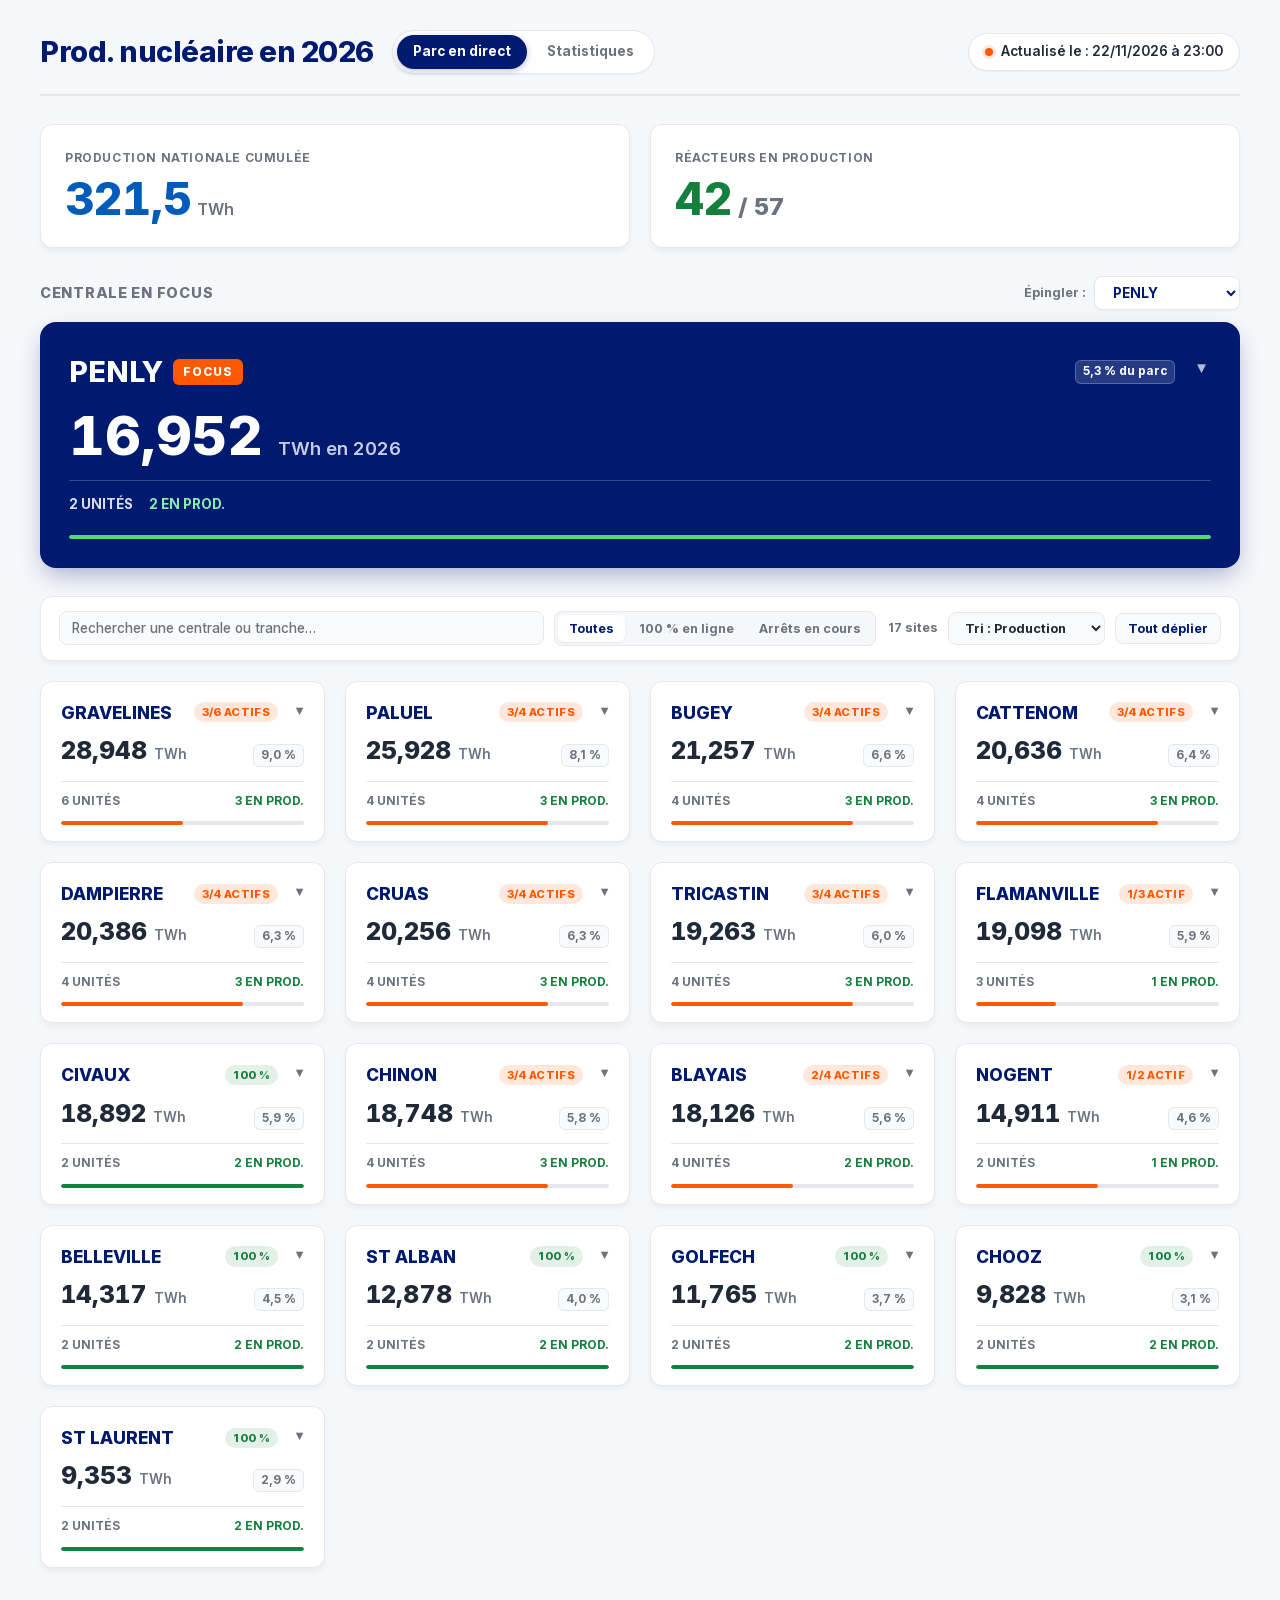
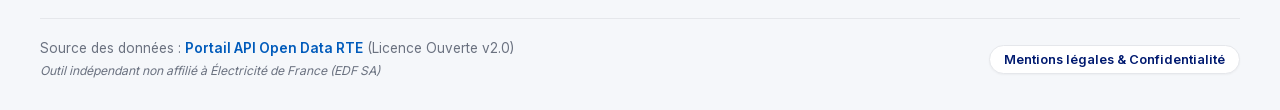
==== commit 3f84c691: "🎨 Correction double ligne et simplification libellé mentions légales du footer" ====
--- a/index.html
+++ b/index.html
@@ -128,7 +128,7 @@
                 <span class="footer-disclaimer">Outil indépendant non affilié à Électricité de France (EDF SA)</span>
             </div>
             <button type="button" class="legal-trigger-btn" id="open-legal-modal" commandfor="legal-modal" command="show-modal">
-                Mentions légales &amp; Confidentialité (100% Local)
+                Mentions légales &amp; Confidentialité
             </button>
         </footer>
     </div>
--- a/style.css
+++ b/style.css
@@ -831,14 +831,10 @@
 }
 
 .card-details-footer {
-    margin-top: 8px;
+    margin-top: 2px;
     padding-top: 10px;
-    border-top: 1px dashed var(--border);
     display: flex;
     justify-content: flex-end;
-}
-.penly-card .card-details-footer {
-    border-top-color: rgba(255, 255, 255, 0.2);
 }
 
 .card-stats-link {
